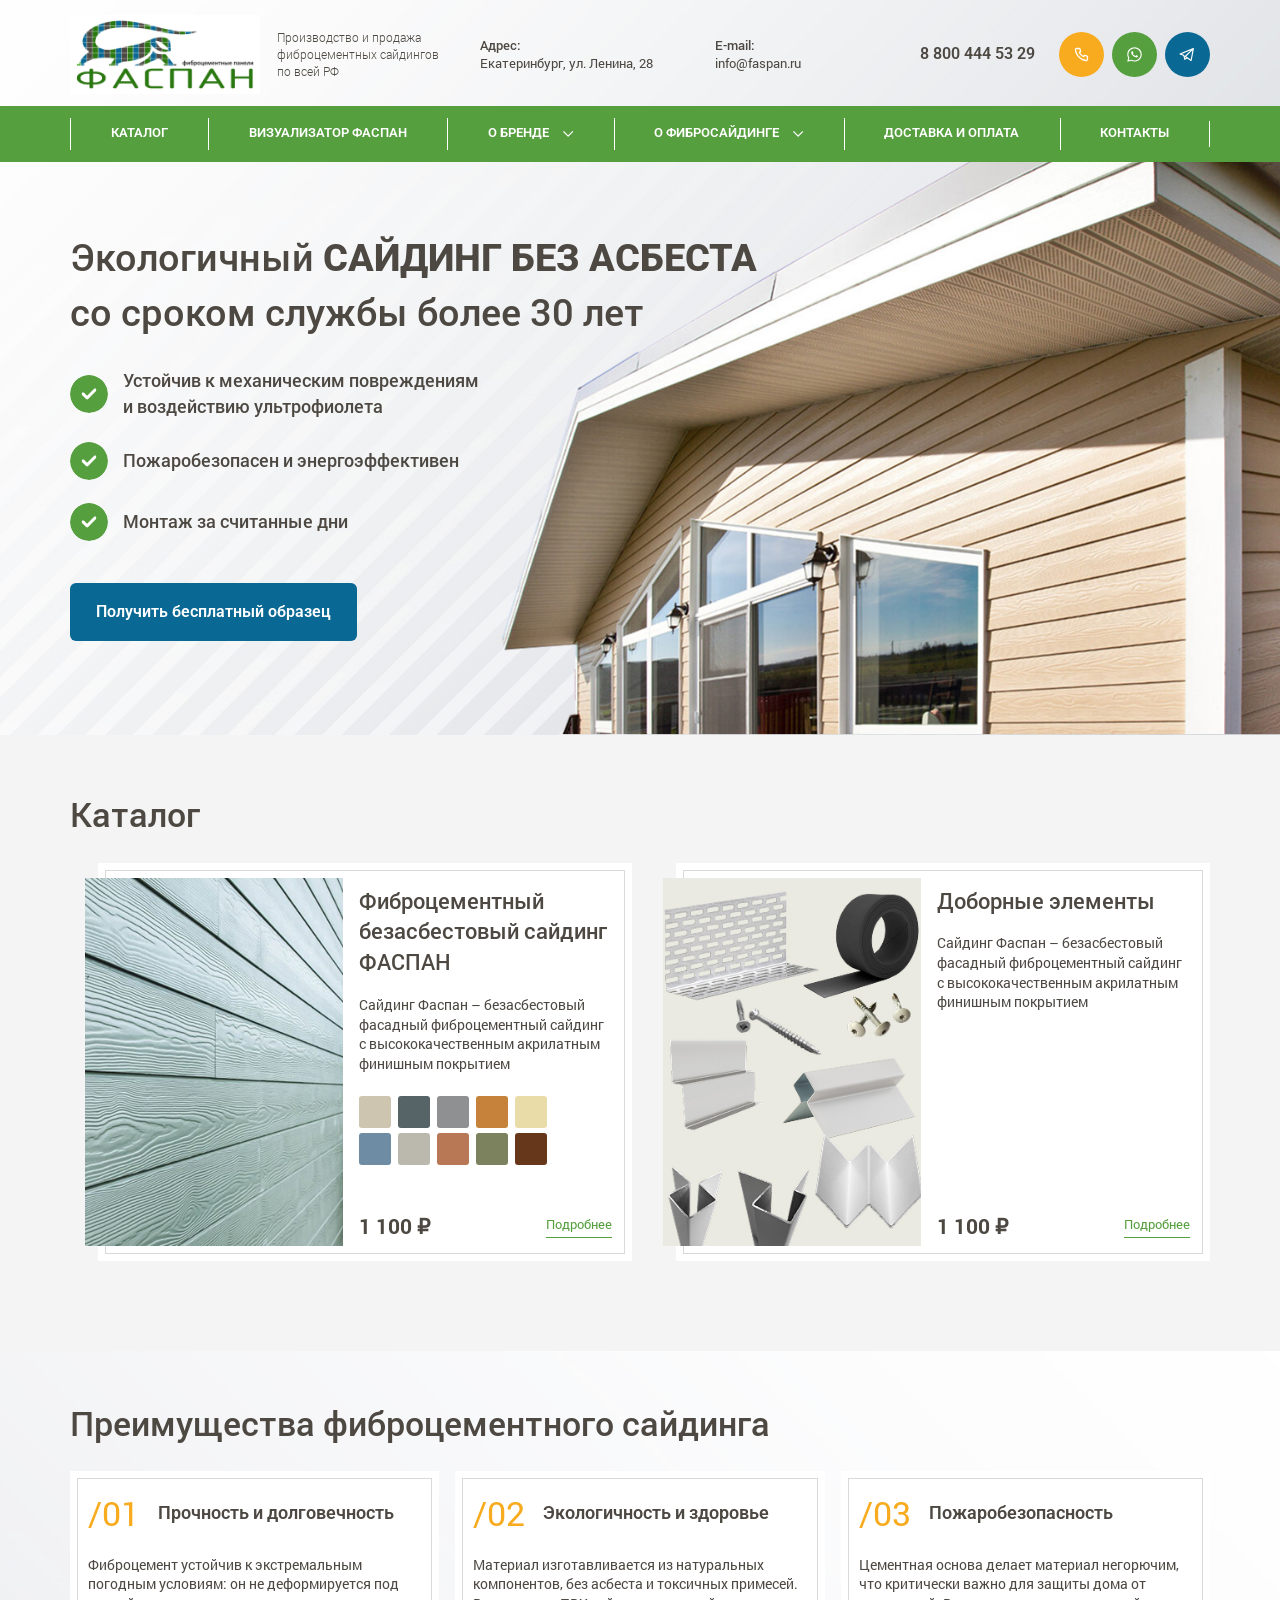
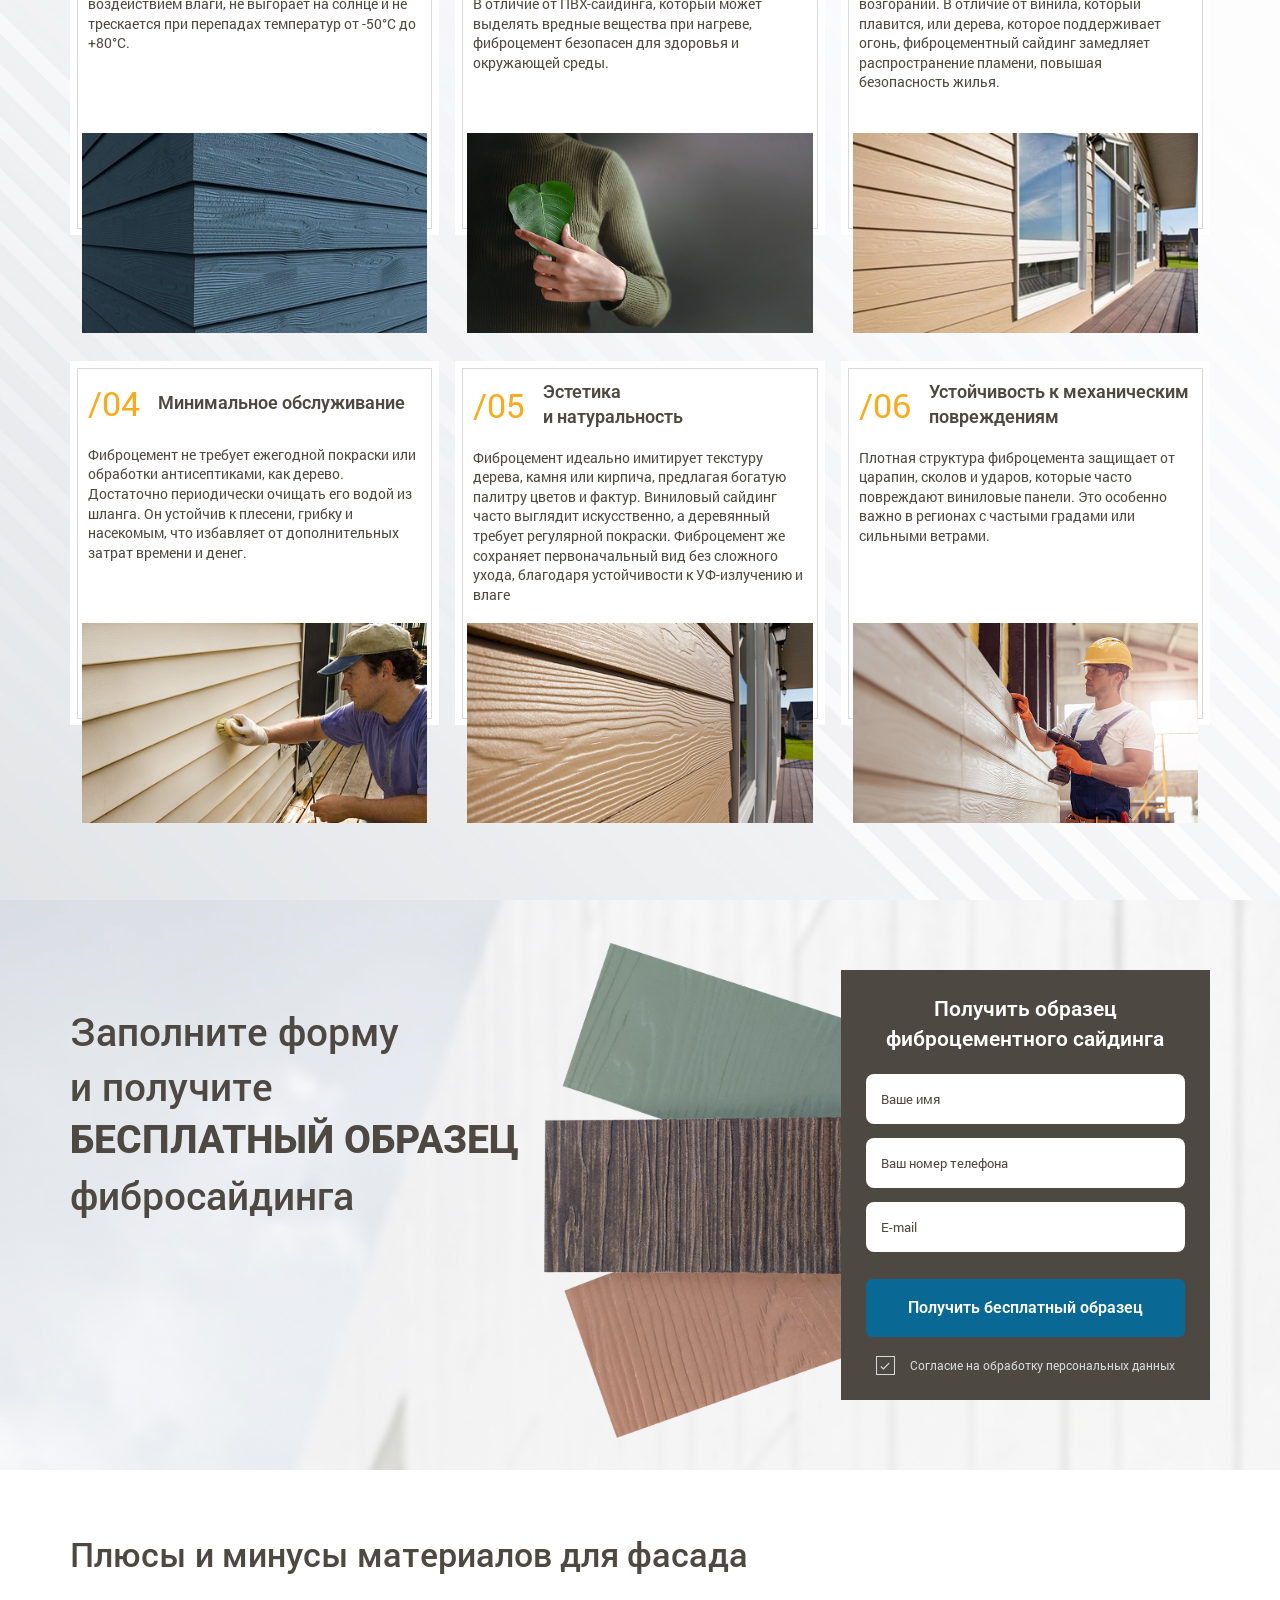
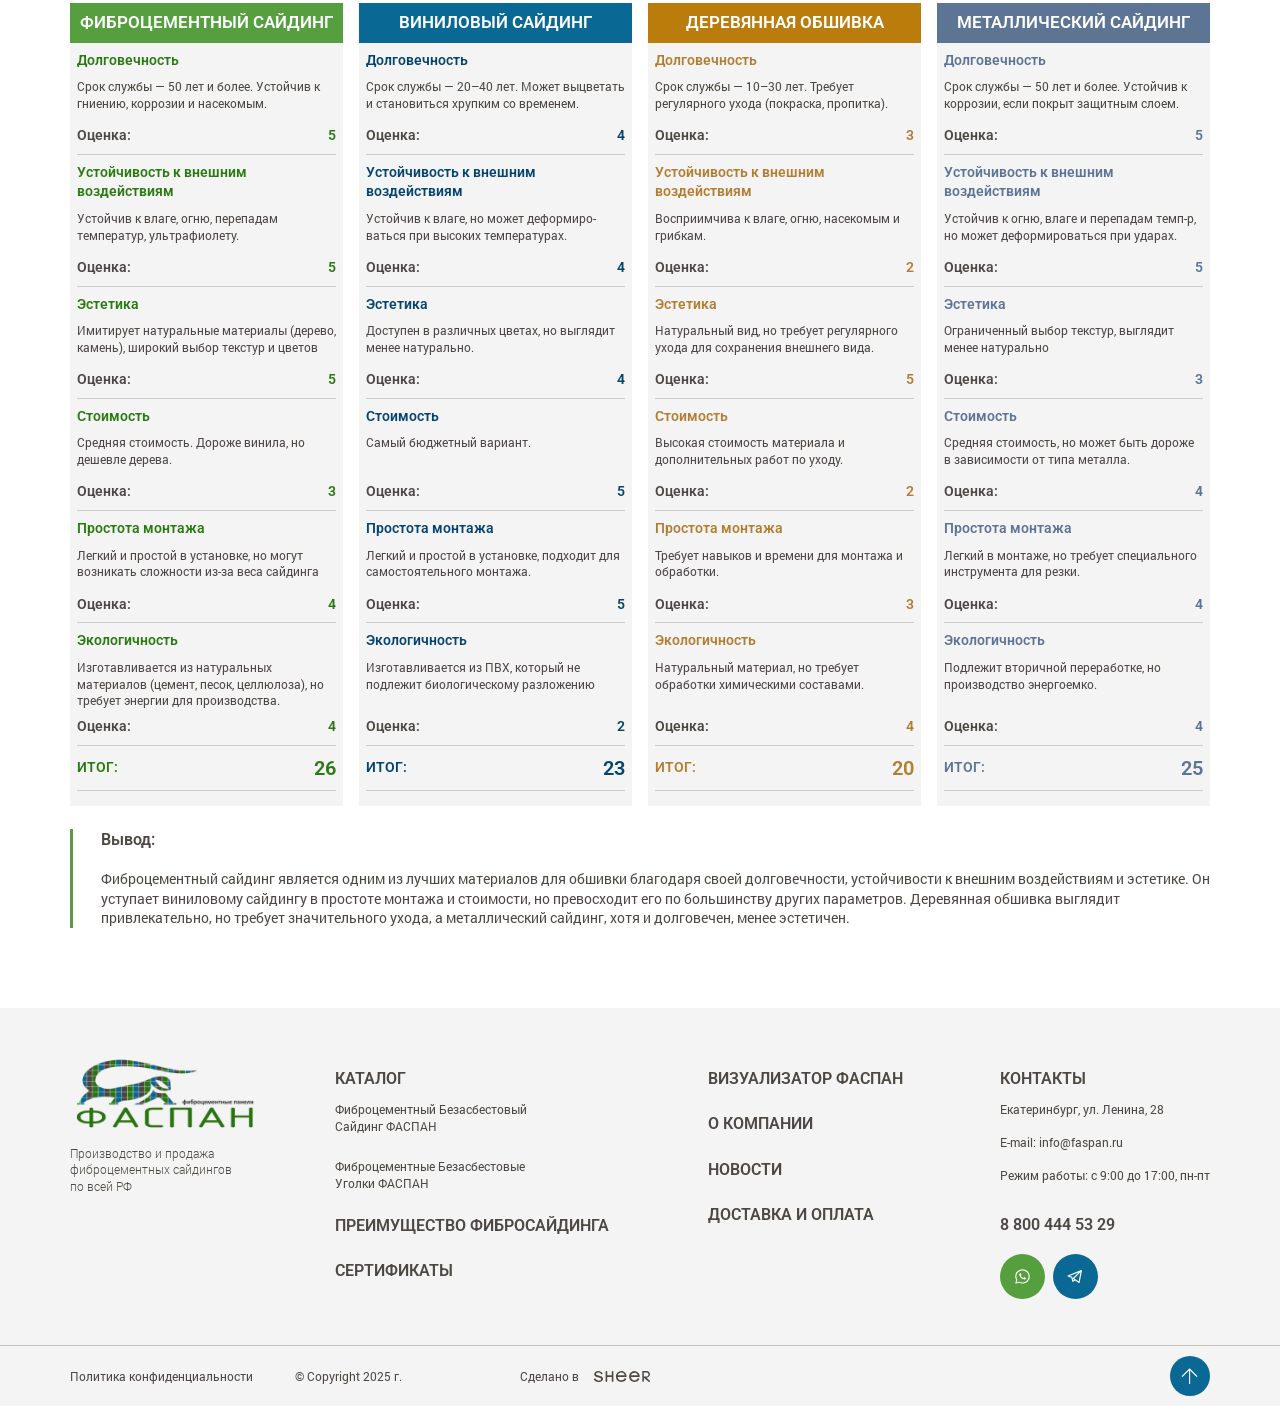
==== index.html @ 59ed6e44 "Add files via upload" ====
<!DOCTYPE html>
<!--[if lt IE 7]><html lang="ru" class="lt-ie9 lt-ie8 lt-ie7"><![endif]-->
<!--[if IE 7]><html lang="ru" class="lt-ie9 lt-ie8"><![endif]-->
<!--[if IE 8]><html lang="ru" class="lt-ie9"><![endif]-->
<!--[if gt IE 8]><!-->
<html lang="ru">
<!--<![endif]-->
<head>
	<meta charset="utf-8" />
	<title>Заголовок</title>
	<meta http-equiv="X-UA-Compatible" content="IE=edge" />
	<meta name="viewport" content="width=device-width, initial-scale=1, maximum-scale=1">
	<meta name="format-detection" content="telephone=no" />
	<link rel="shortcut icon" href="favicon.png" />
	<link rel="stylesheet" href="libs/bootstrap/bootstrap-grid.css" />
	<link rel="stylesheet" href="libs/fontawesome-free-5.12.0-web/css/all.min.css" />
	<link rel="stylesheet" href="libs/fancybox-master/dist/jquery.fancybox.min.css" />
	<link rel="stylesheet" href="libs/slick-1.5.9/slick/slick.css" />
	<link rel="stylesheet" href="css/fonts.css" />
	<link rel="stylesheet" href="css/main.css?ver=1.1" />
	<link rel="stylesheet" href="css/media.css?ver=1.1" />
</head>
<body>

	<div class="wrapper">

		<header class="header default">
			<div class="container">
				<div class="header__wrapper">
					<span class='sandwich'>
						<span class='sw-topper'></span>
						<span class='sw-bottom'></span>
						<span class='sw-footer'></span>
					</span>
					<div class="logo-wrap">
						<a href="#" class="logo">
							<img src="img/logo.png" alt="alt">
						</a>
						<div class="logo-descr">Производство и продажа фиброцементных сайдингов по всей РФ</div>
					</div>
					<div class="header__info">
						<strong>Адрес:</strong> 
						<p>Екатеринбург, ул. Ленина, 28</p>
					</div>
					<div class="header__info">
						<strong>E-mail:</strong> 
						<p><a href="mailto:info@faspan.ru">info@faspan.ru</a></p>
					</div>
					<div class="header__contacts">
						<a href="tel:88004445329" class="phone-main">8 800 444 53 29</a>
						<ul class="socials-list">
							<li><a href="tel:88004445329"><img src="img/ic_phone.svg" alt="alt"></a></li>
							<li><a href="#" target="_blank"><img src="img/ic_wp.svg" alt="alt"></a></li>
							<li><a href="#" target="_blank"><img src="img/ic_tg.svg" alt="alt"></a></li>
						</ul>
					</div>
					<a href="tel:88004445329" class="phone-mob"><img src="img/ic_phone.svg" alt="alt"></a>
				</div>
			</div>
			<div class="header__bottom">
				<div class="container">
					<ul class="menu">
						<li><a href="#">каталог</a></li>
						<li><a href="#">визуализатор фаспан</a></li>
						<li class="menu__haschild">
							<a href="#">о бренде</a>
							<ul>
								<li><a href="#">о бренде</a></li>
								<li><a href="#">о бренде</a></li>
								<li><a href="#">о бренде</a></li>
								<li><a href="#">о бренде</a></li>
							</ul>
						</li>
						<li class="menu__haschild">
							<a href="#">о фибросайдинге</a>
							<ul>
								<li><a href="#">о фибросайдинге</a></li>
								<li><a href="#">о фибросайдинге</a></li>
								<li><a href="#">о фибросайдинге</a></li>
								<li><a href="#">о фибросайдинге</a></li>
							</ul>
						</li>
						<li><a href="#">доставка и оплата</a></li>
						<li><a href="#">контакты</a></li>
					</ul>
					<div class="show-mob">
						<div class="header__info">
							<strong>Адрес:</strong> 
							<p>Екатеринбург, ул. Ленина, 28</p>
						</div>
						<div class="header__info">
							<strong>E-mail:</strong> 
							<p><a href="mailto:info@faspan.ru">info@faspan.ru</a></p>
						</div>
						<div class="header__contacts">
							<a href="tel:88004445329" class="phone-main">8 800 444 53 29</a>
							<ul class="socials-list">
								<li><a href="tel:88004445329"><img src="img/ic_phone.svg" alt="alt"></a></li>
								<li><a href="#" target="_blank"><img src="img/ic_wp.svg" alt="alt"></a></li>
								<li><a href="#" target="_blank"><img src="img/ic_tg.svg" alt="alt"></a></li>
							</ul>
						</div>
					</div>
				</div>
			</div>
			<div class="menu-overlay"></div>
		</header>

		<section class="billbord">
			<div class="container">
				<h1 class="title-big">Экологичный <strong>сайдинг без асбеста</strong> со сроком службы более 30 лет</h1>
				<ul class="list-page">
					<li><p>Устойчив к механическим повреждениям и воздействию ультрофиолета</p></li>
					<li><p>Пожаробезопасен и энергоэффективен</p></li>
					<li><p>Монтаж за считанные дни</p></li>
				</ul>
				<a href="#" class="btn-main">Получить бесплатный образец</a>
				<div class="billbord-mob-image">
					<img src="img/billbord.png" alt="alt">
				</div>
			</div>
		</section>

		<section class="catalog">
			<div class="container">
				<h2 class="title-section">Каталог</h2>
				<div class="row row_main">
					<div class="col-lg-6">
						<div class="unit-catalog">
							<div class="row">
								<div class="col-md-6">
									<a href="#" class="unit-catalog__image">
										<img src="img/unit_catalog1.jpg" alt="alt">
									</a>
								</div>
								<div class="col-md-6">
									<div class="unit-catalog__content">
										<a href="#" class="unit-catalog__title">Фиброцементный безасбестовый сайдинг ФАСПАН</a>
										<p>Сайдинг Фаспан – безасбестовый фасадный фиброцементный сайдинг с высококачественным акрилатным финишным покрытием</p>
										<div class="colors-wrap">
											<div class="item-color" style="background: #cdc5b0;"></div>
											<div class="item-color" style="background: #566468;"></div>
											<div class="item-color" style="background: #8f9092;"></div>
											<div class="item-color" style="background: #c6823a;"></div>
											<div class="item-color" style="background: #e9dca9;"></div>
											<div class="item-color" style="background: #6e8ca4;"></div>
											<div class="item-color" style="background: #bbb9ae;"></div>
											<div class="item-color" style="background: #b97855;"></div>
											<div class="item-color" style="background: #7c825e;"></div>
											<div class="item-color" style="background: #66371b;"></div>
										</div>
										<div class="unit-catalog__bottom">
											<div class="price-main">1 100 ₽</div>
											<a href="#" class="link-page">Подробнее</a>
										</div>
									</div>
								</div>
							</div>
						</div>
					</div>
					<div class="col-lg-6">
						<div class="unit-catalog">
							<div class="row">
								<div class="col-md-6">
									<a href="#" class="unit-catalog__image">
										<img src="img/unit_catalog2.jpg" alt="alt">
									</a>
								</div>
								<div class="col-md-6">
									<div class="unit-catalog__content">
										<a href="#" class="unit-catalog__title">Доборные элементы</a>
										<p>Сайдинг Фаспан – безасбестовый фасадный фиброцементный сайдинг с высококачественным акрилатным финишным покрытием</p>
										<div class="unit-catalog__bottom">
											<div class="price-main">1 100 ₽</div>
											<a href="#" class="link-page">Подробнее</a>
										</div>
									</div>
								</div>
							</div>
						</div>
					</div>
				</div>
			</div>
		</section>

		<section class="advantages">
			<div class="container">
				<h2 class="title-section">Преимущества фиброцементного сайдинга</h2>
				<div class="row row_main">
					<div class="col-lg-4 col-md-6">
						<div class="item-advantage">
							<div class="item-advantage__content">
								<div class="item-advantage__head">
									<div class="item-advantage__title">Прочность и долговечность</div>
								</div>
								<p>Фиброцемент устойчив к экстремальным погодным условиям: он не деформируется под воздействием влаги, не выгорает на солнце и не трескается при перепадах температур от -50°C до +80°C.</p>
							</div>
							<div class="item-advantage__image">
								<img src="img/avd1.jpg" alt="alt">
							</div>
						</div>
					</div>
					<div class="col-lg-4 col-md-6">
						<div class="item-advantage">
							<div class="item-advantage__content">
								<div class="item-advantage__head">
									<div class="item-advantage__title">Экологичность и здоровье</div>
								</div>
								<p>Материал изготавливается из натуральных компонентов, без асбеста и токсичных примесей. В отличие от ПВХ-сайдинга, который может выделять вредные вещества при нагреве, фиброцемент безопасен для здоровья и окружающей среды.</p>
							</div>
							<div class="item-advantage__image">
								<img src="img/avd2.jpg" alt="alt">
							</div>
						</div>
					</div>
					<div class="col-lg-4 col-md-6">
						<div class="item-advantage">
							<div class="item-advantage__content">
								<div class="item-advantage__head">
									<div class="item-advantage__title">Пожаробезопасность</div>
								</div>
								<p>Цементная основа делает материал негорючим, что критически важно для защиты дома от возгораний. В отличие от винила, который плавится, или дерева, которое поддерживает огонь, фиброцементный сайдинг замедляет распространение пламени, повышая безопасность жилья.</p>
							</div>
							<div class="item-advantage__image">
								<img src="img/avd3.jpg" alt="alt">
							</div>
						</div>
					</div>
					<div class="col-lg-4 col-md-6">
						<div class="item-advantage">
							<div class="item-advantage__content">
								<div class="item-advantage__head">
									<div class="item-advantage__title">Минимальное обслуживание</div>
								</div>
								<p>Фиброцемент не требует ежегодной покраски или обработки антисептиками, как дерево. Достаточно периодически очищать его водой из шланга. Он устойчив к плесени, грибку и насекомым, что избавляет от дополнительных затрат времени и денег.</p>
							</div>
							<div class="item-advantage__image">
								<img src="img/avd4.jpg" alt="alt">
							</div>
						</div>
					</div>
					<div class="col-lg-4 col-md-6">
						<div class="item-advantage">
							<div class="item-advantage__content">
								<div class="item-advantage__head">
									<div class="item-advantage__title">Эстетика <br>и натуральность </div>
								</div>
								<p>Фиброцемент идеально имитирует текстуру дерева, камня или кирпича, предлагая богатую палитру цветов и фактур. Виниловый сайдинг часто выглядит искусственно, а деревянный требует регулярной покраски. Фиброцемент же сохраняет первоначальный вид без сложного ухода, благодаря устойчивости к УФ-излучению и влаге</p>
							</div>
							<div class="item-advantage__image">
								<img src="img/avd5.jpg" alt="alt">
							</div>
						</div>
					</div>
					<div class="col-lg-4 col-md-6">
						<div class="item-advantage">
							<div class="item-advantage__content">
								<div class="item-advantage__head">
									<div class="item-advantage__title">Устойчивость к механическим повреждениям</div>
								</div>
								<p>Плотная структура фиброцемента защищает от царапин, сколов и ударов, которые часто повреждают виниловые панели. Это особенно важно в регионах с частыми градами или сильными ветрами.</p>
							</div>
							<div class="item-advantage__image">
								<img src="img/avd6.jpg" alt="alt">
							</div>
						</div>
					</div>
				</div>
			</div>
		</section>

		<section class="consultation">
			<div class="container">
				<div class="row">
					<div class="col-lg-5">
						<h2 class="title-section">Заполните форму <br>и получите <strong>бесплатный образец</strong> фибросайдинга</h2>
					</div>
					<div class="col-lg-4 offset-lg-3">
						<div class="consultation__image">
							<img src="img/img_consultation.png" alt="alt">
						</div>
						<div class="form-page">
							<div class="title-form">Получить образец фиброцементного сайдинга</div>
							<form>
								<div class="item-form">
									<input type="text" placeholder="Ваше имя" required>
								</div>
								<div class="item-form">
									<input type="tel" placeholder="Ваш номер телефона" class="input-phone" inputmode="numeric" required>
								</div>
								<div class="item-form">
									<input type="email" placeholder="E-mail" required>
								</div>
								<input type="submit" class="btn-main" value="Получить бесплатный образец">
								<div class="checkbox">
									<label>
										<input type="checkbox" checked required/>
										<span>Согласие на обработку персональных данных</span>
									</label>
								</div>
							</form>
						</div>
					</div>
				</div>
			</div>
		</section>

		<section class="pros">
			<div class="container">
				<h2 class="title-section">Плюсы и минусы материалов для фасада</h2>
				<div class="row row_main">
					<div class="col-lg-3 col-md-6">
						<div class="unit-pros unit-pros_1">
							<div class="unit-pros__head">Фиброцементный сайдинг</div>
							<div class="unit-pros__content">
								<div class="unit-pros__item">
									<div class="unit-pros__title">Долговечность</div>
									<div class="unit-pros__text">
										<p>Срок службы — 50 лет и более. Устойчив к гниению, коррозии и насекомым.</p>
									</div>
									<div class="unit-pros__grade">Оценка: <span>5</span></div>
								</div>
								<div class="unit-pros__item">
									<div class="unit-pros__title">Устойчивость к внешним воздействиям</div>
									<div class="unit-pros__text">
										<p>Устойчив к влаге, огню, перепадам температур, ультрафиолету.</p>
									</div>
									<div class="unit-pros__grade">Оценка: <span>5</span></div>
								</div>
								<div class="unit-pros__item">
									<div class="unit-pros__title">Эстетика</div>
									<div class="unit-pros__text">
										<p>Имитирует натуральные материалы (дерево, камень), широкий выбор текстур и цветов</p>
									</div>
									<div class="unit-pros__grade">Оценка: <span>5</span></div>
								</div>
								<div class="unit-pros__item">
									<div class="unit-pros__title">Стоимость</div>
									<div class="unit-pros__text">
										<p>Средняя стоимость. Дороже винила, но дешевле дерева.</p>
									</div>
									<div class="unit-pros__grade">Оценка: <span>3</span></div>
								</div>
								<div class="unit-pros__item">
									<div class="unit-pros__title">Простота монтажа</div>
									<div class="unit-pros__text">
										<p>Легкий и простой в установке, но могут возникать сложности из-за веса сайдинга</p>
									</div>
									<div class="unit-pros__grade">Оценка: <span>4</span></div>
								</div>
								<div class="unit-pros__item">
									<div class="unit-pros__title">Экологичность</div>
									<div class="unit-pros__text">
										<p>Изготавливается из натуральных материалов (цемент, песок, целлюлоза), но требует энергии для производства.</p>
									</div>
									<div class="unit-pros__grade">Оценка: <span>4</span></div>
								</div>
								<div class="unit-pros__total">ИТОГ: <span>26</span></div>
							</div>
						</div>
					</div>
					<div class="col-lg-3 col-md-6">
						<div class="unit-pros unit-pros_2">
							<div class="unit-pros__head">Виниловый сайдинг</div>
							<div class="unit-pros__content">
								<div class="unit-pros__item">
									<div class="unit-pros__title">Долговечность</div>
									<div class="unit-pros__text">
										<p>Срок службы — 20–40 лет. Может выцветать и становиться хрупким со временем.</p>
									</div>
									<div class="unit-pros__grade">Оценка: <span>4</span></div>
								</div>
								<div class="unit-pros__item">
									<div class="unit-pros__title">Устойчивость к внешним воздействиям</div>
									<div class="unit-pros__text">
										<p>Устойчив к влаге, но может деформиро-ваться при высоких температурах.</p>
									</div>
									<div class="unit-pros__grade">Оценка: <span>4</span></div>
								</div>
								<div class="unit-pros__item">
									<div class="unit-pros__title">Эстетика</div>
									<div class="unit-pros__text">
										<p>Доступен в различных цветах, но выглядит менее натурально.</p>
									</div>
									<div class="unit-pros__grade">Оценка: <span>4</span></div>
								</div>
								<div class="unit-pros__item">
									<div class="unit-pros__title">Стоимость</div>
									<div class="unit-pros__text">
										<p>Самый бюджетный вариант.</p>
									</div>
									<div class="unit-pros__grade">Оценка: <span>5</span></div>
								</div>
								<div class="unit-pros__item">
									<div class="unit-pros__title">Простота монтажа</div>
									<div class="unit-pros__text">
										<p>Легкий и простой в установке, подходит для самостоятельного монтажа.</p>
									</div>
									<div class="unit-pros__grade">Оценка: <span>5</span></div>
								</div>
								<div class="unit-pros__item">
									<div class="unit-pros__title">Экологичность</div>
									<div class="unit-pros__text">
										<p>Изготавливается из ПВХ, который не подлежит биологическому разложению</p>
										<br>
									</div>
									<div class="unit-pros__grade">Оценка: <span>2</span></div>
								</div>
								<div class="unit-pros__total">ИТОГ: <span>23</span></div>
							</div>
						</div>
					</div>
					<div class="col-lg-3 col-md-6">
						<div class="unit-pros unit-pros_3">
							<div class="unit-pros__head">Деревянная обшивка</div>
							<div class="unit-pros__content">
								<div class="unit-pros__item">
									<div class="unit-pros__title">Долговечность</div>
									<div class="unit-pros__text">
										<p>Срок службы — 10–30 лет. Требует регулярного ухода (покраска, пропитка).</p>
									</div>
									<div class="unit-pros__grade">Оценка: <span>3</span></div>
								</div>
								<div class="unit-pros__item">
									<div class="unit-pros__title">Устойчивость к внешним воздействиям</div>
									<div class="unit-pros__text">
										<p>Восприимчива к влаге, огню, насекомым и грибкам.</p>
									</div>
									<div class="unit-pros__grade">Оценка: <span>2</span></div>
								</div>
								<div class="unit-pros__item">
									<div class="unit-pros__title">Эстетика</div>
									<div class="unit-pros__text">
										<p>Натуральный вид, но требует регулярного ухода для сохранения внешнего вида.</p>
									</div>
									<div class="unit-pros__grade">Оценка: <span>5</span></div>
								</div>
								<div class="unit-pros__item">
									<div class="unit-pros__title">Стоимость</div>
									<div class="unit-pros__text">
										<p>Высокая стоимость материала и дополнительных работ по уходу.</p>
									</div>
									<div class="unit-pros__grade">Оценка: <span>2</span></div>
								</div>
								<div class="unit-pros__item">
									<div class="unit-pros__title">Простота монтажа</div>
									<div class="unit-pros__text">
										<p>Требует навыков и времени для монтажа и обработки.</p>
									</div>
									<div class="unit-pros__grade">Оценка: <span>3</span></div>
								</div>
								<div class="unit-pros__item">
									<div class="unit-pros__title">Экологичность</div>
									<div class="unit-pros__text">
										<p>Натуральный материал, но требует обработки химическими составами.</p>
										<br>
									</div>
									<div class="unit-pros__grade">Оценка: <span>4</span></div>
								</div>
								<div class="unit-pros__total">ИТОГ: <span>20</span></div>
							</div>
						</div>
					</div>
					<div class="col-lg-3 col-md-6">
						<div class="unit-pros unit-pros_4">
							<div class="unit-pros__head">Металлический сайдинг</div>
							<div class="unit-pros__content">
								<div class="unit-pros__item">
									<div class="unit-pros__title">Долговечность</div>
									<div class="unit-pros__text">
										<p>Срок службы — 50 лет и более. Устойчив к коррозии, если покрыт защитным слоем.</p>
									</div>
									<div class="unit-pros__grade">Оценка: <span>5</span></div>
								</div>
								<div class="unit-pros__item">
									<div class="unit-pros__title">Устойчивость к внешним воздействиям</div>
									<div class="unit-pros__text">
										<p>Устойчив к огню, влаге и перепадам темп-р, но может деформироваться при ударах.</p>
									</div>
									<div class="unit-pros__grade">Оценка: <span>5</span></div>
								</div>
								<div class="unit-pros__item">
									<div class="unit-pros__title">Эстетика</div>
									<div class="unit-pros__text">
										<p>Ограниченный выбор текстур, выглядит менее натурально</p>
									</div>
									<div class="unit-pros__grade">Оценка: <span>3</span></div>
								</div>
								<div class="unit-pros__item">
									<div class="unit-pros__title">Стоимость</div>
									<div class="unit-pros__text">
										<p>Средняя стоимость, но может быть дороже в зависимости от типа металла.</p>
									</div>
									<div class="unit-pros__grade">Оценка: <span>4</span></div>
								</div>
								<div class="unit-pros__item">
									<div class="unit-pros__title">Простота монтажа</div>
									<div class="unit-pros__text">
										<p>Легкий в монтаже, но требует специального инструмента для резки.</p>
									</div>
									<div class="unit-pros__grade">Оценка: <span>4</span></div>
								</div>
								<div class="unit-pros__item">
									<div class="unit-pros__title">Экологичность</div>
									<div class="unit-pros__text">
										<p>Подлежит вторичной переработке, но производство энергоемко.</p>
										<br>
									</div>
									<div class="unit-pros__grade">Оценка: <span>4</span></div>
								</div>
								<div class="unit-pros__total">ИТОГ: <span>25</span></div>
							</div>
						</div>
					</div>
				</div>
				<div class="pros__conslusion">
					<div class="title-min">Вывод:</div>
					<p>Фиброцементный сайдинг является одним из лучших материалов для обшивки благодаря своей долговечности, устойчивости к внешним воздействиям и эстетике. Он уступает виниловому сайдингу в простоте монтажа и стоимости, но превосходит его по большинству других параметров. Деревянная обшивка выглядит привлекательно, но требует значительного ухода, а металлический сайдинг, хотя и долговечен, менее эстетичен.</p>
				</div>
			</div>
		</section>

		<footer class="footer">
			<div class="container">
				<div class="row">
					<div class="col-lg-3">
						<div class="footer__logo">
							<a href="#" class="logo">
								<img src="img/logo.png" alt="alt">
							</a>
							<div class="logo-descr">Производство и продажа фиброцементных сайдингов по всей РФ</div>
						</div>
					</div>
					<div class="col-lg-3">
						<div class="footer__column">
							<div class="footer__title">каталог  <i class="far fa-chevron-down"></i></div>
							<div class="footer__content">
								<ul class="footer__nav">
									<li><a href="#">Фиброцементный Безасбестовый <br>Cайдинг ФАСПАН</a></li>
									<li><a href="#">Фиброцементные Безасбестовые <br>Уголки ФАСПАН</a></li>
								</ul>
							</div>
							<ul class="footer__nav footer__nav_big">
								<li><a href="#">ПРЕИМУЩЕСТВО ФИБРОСАЙДИНГА</a></li>
								<li><a href="#">СЕРТИФИКАТЫ</a></li>
							</ul>
						</div>
					</div>
					<div class="col-lg-3">
						<div class="footer__column">
							<ul class="footer__nav footer__nav_big">
								<li><a href="#">ВИЗУАЛИЗАТОР ФАСПАН</a></li>
								<li><a href="#">О КОМПАНИИ</a></li>
								<li><a href="#">НОВОСТИ</a></li>
								<li><a href="#">ДОСТАВКА И ОПЛАТА</a></li>
							</ul>
						</div>
					</div>
					<div class="col-lg-3">
						<div class="footer__column">
							<div class="footer__info">
								<div class="footer__title">контакты  <i class="far fa-chevron-down"></i></div>
								<div class="footer__content">
									<div class="footer__contacts">
										<p>Екатеринбург, ул. Ленина, 28</p>
										<p>E-mail: <a href="mailto:info@faspan.ru">info@faspan.ru</a></p>
										<p>Режим работы: с 9:00 до 17:00, пн-пт</p>
									</div>
									<a href="tel:88004445329" class="phone-main">8 800 444 53 29</a>
									<ul class="socials-list">
										<li><a href="#" target="_blank"><img src="img/ic_wp.svg" alt="alt"></a></li>
										<li><a href="#" target="_blank"><img src="img/ic_tg.svg" alt="alt"></a></li>
									</ul>
								</div>
							</div>
						</div>
					</div>
				</div>
			</div>
			<div class="footer-bottom">
				<div class="container">
					<div class="row align-items-center">
						<div class="col-lg">
							<a href="#">Политика конфиденциальности </a>
						</div>
						<div class="col-lg">
							<div class="copyright">© Copyright  2025 г.</div>
						</div>
						<div class="col-lg">
							<div class="create">Сделано в <a href="#"><img src="img/copy.svg" alt="alt"></a></div>
						</div>
						<div class="col-lg-5">
							<a href="#" class="btn-top"><i class="fal fa-arrow-up"></i></a>
						</div>
					</div>
				</div>
			</div>
		</footer>
		
	</div>

	<!--[if lt IE 9]>
	<script src="libs/html5shiv/es5-shim.min.js"></script>
	<script src="libs/html5shiv/html5shiv.min.js"></script>
	<script src="libs/html5shiv/html5shiv-printshiv.min.js"></script>
	<script src="libs/respond/respond.min.js"></script>
	<![endif]-->
	<script src="libs/jquery/jquery-3.6.0.min.js"></script>
	<script src="libs/jquery-mousewheel/jquery.mousewheel.min.js"></script>
	<script src="libs/fancybox-master/dist/jquery.fancybox.min.js"></script>
	<script src="libs/slick-1.5.9/slick/slick.min.js"></script>
	<script src="libs/mask/jquery.maskedinput.js"></script>
	<script src="libs/jQueryFormStyler-master/jquery.formstyler.min.js"></script>
	<script src="js/common.js?ver=1.1"></script>
	<!-- Yandex.Metrika counter --><!-- /Yandex.Metrika counter -->
	<!-- Google Analytics counter --><!-- /Google Analytics counter -->
</body>
</html>
---- css/fonts.css ----
/* font-family: "RobotoRegular"; */
  @font-face {
	font-family: "Roboto";
	src: url("../fonts/RobotoRegular/RobotoRegular.eot");
	src: url("../fonts/RobotoRegular/RobotoRegular.eot?#iefix")format("embedded-opentype"),
	url("../fonts/RobotoRegular/RobotoRegular.woff") format("woff"),
	url("../fonts/RobotoRegular/RobotoRegular.ttf") format("truetype");
	font-style: normal;
	font-weight: normal;
}
/* font-family: "RobotoLight"; */
@font-face {
	font-family: "Roboto";
	src: url("../fonts/RobotoLight/RobotoLight.eot");
	src: url("../fonts/RobotoLight/RobotoLight.eot?#iefix")format("embedded-opentype"),
	url("../fonts/RobotoLight/RobotoLight.woff") format("woff"),
	url("../fonts/RobotoLight/RobotoLight.ttf") format("truetype");
	font-style: normal;
	font-weight: 300;
}
/* font-family: "RobotoMedium"; */
@font-face {
	font-family: "Roboto";
	src: url("../fonts/RobotoMedium/RobotoMedium.eot");
	src: url("../fonts/RobotoMedium/RobotoMedium.eot?#iefix")format("embedded-opentype"),
	url("../fonts/RobotoMedium/RobotoMedium.woff") format("woff"),
	url("../fonts/RobotoMedium/RobotoMedium.ttf") format("truetype");
	font-style: normal;
	font-weight: 500;
}

@font-face {
    font-family: 'Roboto';
    src: url('../fonts/Roboto-SemiBold.eot');
    src: url('../fonts/Roboto-SemiBold.eot?#iefix') format('embedded-opentype'),
    url('../fonts/Roboto-SemiBold.woff') format('woff'),
    url('../fonts/Roboto-SemiBold.ttf') format('truetype');
    font-weight: 600;
    font-style: normal;
}
/* font-family: "RobotoBold"; */
@font-face {
	font-family: "Roboto";
	src: url("../fonts/RobotoBold/RobotoBold.eot");
	src: url("../fonts/RobotoBold/RobotoBold.eot?#iefix")format("embedded-opentype"),
	url("../fonts/RobotoBold/RobotoBold.woff") format("woff"),
	url("../fonts/RobotoBold/RobotoBold.ttf") format("truetype");
	font-style: normal;
	font-weight: 700;
}
@font-face {
    font-family: 'Roboto';
    src: url('../fonts/Roboto-ExtraBold.eot');
    src: url('../fonts/Roboto-ExtraBold.eot?#iefix') format('embedded-opentype'),
    url('../fonts/Roboto-ExtraBold.woff') format('woff'),
    url('../fonts/Roboto-ExtraBold.ttf') format('truetype');
    font-weight: 800;
    font-style: normal;
}

@font-face {
    font-family: 'Roboto';
    src: url('../fonts/Roboto-Black.eot');
    src: url('../fonts/Roboto-Black.eot?#iefix') format('embedded-opentype'),
    url('../fonts/Roboto-Black.woff') format('woff'),
    url('../fonts/Roboto-Black.ttf') format('truetype');
    font-weight: 900;
    font-style: normal;
}
---- css/main.css ----
*::-webkit-input-placeholder {
	color: #4d4842;
	opacity: 1;
}
*:-moz-placeholder {
	color: #4d4842;
	opacity: 1;
}
*::-moz-placeholder {
	color: #4d4842;
	opacity: 1;
}
*:-ms-input-placeholder {
	color: #4d4842;
	opacity: 1;
}

body input:focus:required:invalid,
body textarea:focus:required:invalid {
	
}
body input:required:valid,
body textarea:required:valid {
	
}
body {
	font-family: "Roboto", sans-serif;
	font-size: 16px;
	line-height: 140%;
	color: #4d4842;
	overflow-x: hidden;
	margin: 0;
	background-color: #fff;
}
button {
	cursor: pointer;
}
button, input, optgroup, select, textarea {
	font-family: inherit;
}
input {
-webkit-appearance: none;
-moz-appearance: none;
appearance: none;
}
button,
textarea,
input.text,
input[type="text"],
input[type="button"],
input[type="submit"] {
  -webkit-appearance: none;
}
*:link, 
*:visited, 
*:hover, 
*:focus,
*:active {
	outline: 0;
	-webkit-tap-highlight-color: transparent;
}
a, button, input, img {
	transition: all 0.3s;
}
h1,h2,h3,h4,h5,h6 {
	padding: 0;
	margin: 0;
	font-weight: normal;
}
.wrapper {
	overflow: hidden;
}
a {
	text-decoration: none;
	outline: none;
}
* {
	outline: none !important;
}
ul {
	padding: 0;
	margin: 0;
}
ul li {
	list-style-type: none;
	outline: none;
}
img {
	outline: none;
	display: block;
}
p {
	padding: 0;
	margin: 0;
}
form {
	margin: 0;
}

.header {
	font-size: 14px;
	line-height: 140%;
	position: fixed;
	top: 0;
	left: 0;
	width: 100%;
	z-index: 800;
	transition: all 0.3s;
}
.header.fixed {
	background: #fff;
}
.header.nav-up {
	transform: translateY(-198px)
}
.header.nav-down {
	transform: translateY(0);
}
.header__wrapper {
	padding-top: 24px;
	padding-bottom: 14px;
	gap: 67px;
	display: flex;
	align-items: center;
}
.logo-wrap {
	gap: 24px;
	display: flex;
	align-items: center;
}
.logo img {
	width: 220px;
	height: auto;
	mix-blend-mode: multiply;
}
.logo-descr {
	font-size: 13px;
	width: 177px;
	line-height: 140%;
	font-weight: 300;
}
.header__info strong {
	font-weight: 500;
	display: block;
}
.header__info + .header__info {
	margin-left: 30px;
}
.header__info p {
	margin: 0;
}
.header__info a {
	color: #4d4842;
}
.header__contacts {
	gap: 24px;
	display: flex;
	align-items: center;
}
.phone-main {
	font-size: 18px;
	line-height: 140%;
	color: #4d4842;
	font-weight: 600;
}
.header__contacts {
	margin-left: auto;
}
.socials-list {
	gap: 8px;
	display: flex;
	align-items: center;
}
.socials-list img {
	width: 56px;
	height: auto;
}
.header__bottom {
	background: #559f3e;
}
.menu {
	display: flex;
	align-items: center;
	justify-content: space-between;
}
.menu > li {
	flex-grow: 1;
	position: relative;
}
.menu > li > a {
	height: 66px;
	gap: 16px;
	font-weight: 600;
	text-transform: uppercase;
	color: #fff;
	display: flex;
	align-items: center;
	justify-content: center;
	text-align: center;
	position: relative;
}
.menu > li::before {
	position: absolute;
	display: block;
	content: " ";
	top: 15px;
	bottom: 15px;
	left: 0;
	z-index: 1;
	width: 1px;
	background: #fff;
}
.menu > li:last-child::after {
	position: absolute;
	display: block;
	content: " ";
	top: 15px;
	bottom: 15px;
	right: 0;
	width: 1px;
	background: #fff;
}
.menu__haschild > a::after {
	-moz-osx-font-smoothing: grayscale;
    -webkit-font-smoothing: antialiased;
    display: inline-block;
    font-style: normal; 
    font-variant: normal;
    text-rendering: auto;
    line-height: 1;
	font-family: "Font Awesome 5 Pro";
    font-weight: 500;
	content: "\f078";
	font-size: 90%;
	transition: all 0.3s;
}
.menu ul {
	width: 320px;
	position: absolute;
	top: 100%;
	left: 0;
	background: #297A10;
	visibility: hidden;
	opacity: 0;
	transition: all 0.2s;
}
.menu li:hover ul {
	opacity: 1;
	visibility: visible;
}
.menu ul li a {
	padding: 15px;
	text-transform: uppercase;
	font-weight: 600;
	color: #fff;
	display: block;
}

.billbord {
	padding-top: 250px;
	min-height: 860px;
	background-image: url(../img/billbord.jpg);
	background-repeat: no-repeat;
	background-position: center;
	background-size: cover;
}
.title-big {
	font-size: 48px;
	margin-bottom: 46px;
	max-width: 875px;
	line-height: 140%;
	font-weight: 500;
}
.title-big strong {
	font-weight: 800;
	text-transform: uppercase;
}
.list-page li {
	margin-bottom: 28px;
	font-size: 20px;
	gap: 20px;
	line-height: 140%;
	font-weight: 500;
	display: flex;
	align-items: center;
	position: relative;
}
.list-page li:last-child {
	margin-bottom: 0;
}
.list-page li::before {
	position: relative;
	display: block;
	content: " ";
	width: 42px;
	height: 42px;
	background-image: url(../img/li.svg);
	background-repeat: no-repeat;
	background-position: center;
	background-size: contain;
	border-radius: 50%;
	flex: none;
}
.billbord .list-page {
	margin-bottom: 69px;
	max-width: 472px;
}
.btn-main {
	height: 63px;
	padding: 0 28px;
	font-size: 18px;
	line-height: 140%;
	color: #fff;
	font-weight: 600;
	border-radius: 6px;
	display: inline-flex;
	align-items: center;
	justify-content: center;
	text-align: center;
	background: #0a6994;
	border: none;
	font-family: "Roboto";
	cursor: pointer;
	transition: all 0.3s;
}

.catalog {
	padding-top: 67px;
	padding-bottom: 114px;
	background: #f4f4f4;
}
.title-section {
	font-size: 40px;
	margin-bottom: 40px;
	line-height: 140%;
	font-weight: 500;
}
.row > div {
	padding: 0 12px;
}
.row {
	margin: 0 -12px;
}
.row.row_main > div {
	margin-bottom: 24px;
}
.row.row_main {
	margin-bottom: -24px;
}
.unit-catalog {
	padding: 20px;
	padding-left: 0;
	position: relative;
	z-index: 1;
}
.unit-catalog__image {
	height: 442px;
	width: 100%;
	display: block;
}
.unit-catalog__image img {
	width: 100%;
    height: 100%;
    object-fit: cover;
    font-family: 'object-fit: cover;';
}
.unit-catalog::before {
	position: absolute;
	display: block;
	content: " ";
	top: 0;
	left: 34px;
	bottom: 0;
	right: 0;
	background: #fff;
	z-index: -1;
	transition: all 0.3s;
}
.unit-catalog::after {
	position: absolute;
	display: block;
	content: " ";
	top: 9px;
	left: 44px;
	right: 9px;
	bottom: 9px;
	border: 1px solid #d9d9d9;
	z-index: -1;
}
.unit-catalog__content {
	padding-top: 15px;
	padding-bottom: 10px;
	padding-right: 10px;
	display: flex;
	align-items: flex-start;
	flex-direction: column;
	min-height: 100%;
}
.unit-catalog__title {
	font-size: 24px;
	margin-bottom: 21px;
	line-height: 140%;
	color: #4d4842;
	width: 100%;
	font-weight: 500;
	display: block;
}
.unit-catalog__bottom {
	padding-top: 10px;
	width: 100%;
	display: flex;
	align-items: center;
	justify-content: space-between;
	margin-top: auto;
}
.price-main {
	font-size: 24px;
	line-height: 140%;
	font-weight: 700;
}
.link-page {
	font-size: 14px;
	padding-bottom: 7px;
	line-height: 140%;
	border-bottom: 1px #559f3e solid;
	color: #559f3e;
	display: inline-block;
	vertical-align: middle;
}
.colors-wrap {
	gap: 7px 9px;
	display: flex;
	align-items: center;
	flex-wrap: wrap;
}
.item-color {
	width: 36px;
	height: 36px;
	display: block;
	border-radius: 3px;
}
.unit-catalog .colors-wrap {
	margin-top: 38px;
	max-width: 219px;
}

.advantages {
	padding-top: 56px;
	padding-bottom: 86px;
	background-image: url(../img/bg_avd.jpg);
	background-repeat: no-repeat;
	background-position: center;
	background-size: cover;
}
.item-advantage {
	padding: 18px;
	padding-bottom: 0;
	display: flex;
	align-items: flex-start;
	flex-direction: column;
	min-height: 100%;
	position: relative;
	z-index: 1;
}
.item-advantage::before {
	position: absolute;
	display: block;
	content: " ";
	top: 0;
	left: 0;
	bottom: 167px;
	right: 0;
	background: #fff;
	z-index: -1;
	transition: all 0.3s;
}
.item-advantage::after {
	position: absolute;
	display: block;
	content: " ";
	top: 9px;
	left: 9px;
	right: 9px;
	bottom: 176px;
	border: 1px solid #d9d9d9;
	z-index: -1;
}
.item-advantage__content {
	min-height: 272px;
	padding: 10px;
	flex: 1;
	width: 100%;
}
.item-advantage__head {
	margin-bottom: 24px;
	margin-right: -10px;
	gap: 30px;
	display: flex;
	align-items: center;
}
.item-advantage__head:before {
	font-size: 40px;
	line-height: 140%;
	color: #f8ab1e;
	font-weight: 400;
	counter-increment: listavd;
	content: "/0" counter(listavd); 
}
.advantages .row {
	counter-reset: listavd;
}
.item-advantage__title {
	font-size: 22px;
	line-height: 140%;
	font-weight: 600;
}
.item-advantage__image {
	height: 240px;
	width: 100%;
	margin-top: auto;
}
.item-advantage__image img {
	width: 100%;
    height: 100%;
    object-fit: cover;
    font-family: 'object-fit: cover;';
}

.consultation {
	padding-top: 98px;
	padding-bottom: 90px;
	background-image: url(../img/bg_consultation.jpg);
	background-repeat: no-repeat;
	background-position: center;
	background-size: cover;
}
.form-page {
	padding: 36px;
	color: #fff;
	background: #4d4842;
}
.title-form {
	font-size: 24px;
	margin-bottom: 28px;
	line-height: 140%;
	text-align: center;
	font-weight: 600;
}
.item-form {
	margin-bottom: 16px;
}
.item-form input,
.item-form textarea {
	height: 54px;
	padding: 0 20px;
	font-size: 14px;
	line-height: 160%;
	color: #4d4842;
	width: 100%;
	background: #fff;
	border: none;
	border-radius: 8px;
	font-family: "Roboto";
}
.form-page .btn-main {
	margin-top: 13px;
	width: 100%;
	padding: 0 10px;
}
.checkbox {
	font-size: 13px;
	margin-top: 20px;
	color: #d9d9d9;
	line-height: 140%;
	justify-content: center;
	font-weight: 400;
	letter-spacing: normal;
	display: flex;
	justify-content: center;
	text-align: left;
}
.checkbox label {
	position: relative;
	display: block;
	cursor: pointer;
}
.checkbox label input {
	border: 1px solid #d9d9d9;
	width: 19px;
	height: 19px;
	-webkit-appearance: none;
	appearance: none;
	position: relative;
	display: inline-block;
	vertical-align: middle;
	margin: 0;
	margin-top: -2px;
	margin-right: 12px;
	transition: .2s;
}
.checkbox label input:after {
	position: absolute;
    top: 0px;
    left: 0px;
	width: 100%;
	height: 100%;
	content: "\f00c";
	display: -webkit-flex;
	display: -moz-flex;
	display: -ms-flex;
	display: -o-flex;
	display: flex;
	align-items: center;
	justify-content: center;
	-moz-osx-font-smoothing: grayscale;
	-webkit-font-smoothing: antialiased;
	font-style: normal;
	font-variant: normal;
	text-rendering: auto;
	line-height: 1;
	font-family: "Font Awesome 5 Pro";
	font-weight: 400;
	border-radius: 3px;
	color: #d9d9d9;
	font-size: 10px;
	opacity: 0;
	transition: .2s;
}
.checkbox label input:checked::after {
	opacity: 1;
}
.consultation .title-section {
	margin-top: 34px;
	font-size: 48px;
	line-height: 140%;
}
.consultation .title-section strong {
	font-weight: 800;
	display: block;
	text-transform: uppercase;
}
.consultation__image {
	top: -84px;
    left: -440px;
	position: absolute;
	z-index: -1;
}
.consultation .row > div {
	z-index: 2;
	position: relative;
}
.col-lg-4 .form-page {
	margin-left: 13px;
}

.pros {
	padding-top: 85px;
	padding-bottom: 110px;
}
.unit-pros {
	display: flex;
	flex-direction: column;
	align-items: flex-start;
	min-height: 100%;
	background: #f4f4f4;
	transition: all 0.3s;
}
.unit-pros__head {
	font-size: 20px;
	padding: 12px;
	font-weight: 600;
	color: #fff;
	line-height: 140%;
	width: 100%;
	text-transform: uppercase;
	text-align: center;
	background: #559f3e;
}
.unit-pros__content {
	padding: 0 20px;
	padding-bottom: 17px;
	display: flex;
	flex-direction: column;
	align-items: flex-start;
	flex: 1;
}
.unit-pros__item {
	padding: 10px 0;
	width: 100%;
	border-bottom: 1px solid #cecccc;
}
.unit-pros__title {
	margin-bottom: 8px;
	font-weight: 600;
	color: #297a10;
}
.unit-pros__text {
	font-size: 14px;
	min-height: 40px;
	line-height: 140%;
}
.unit-pros__grade {
	margin-top: 10px;
	display: flex;
	align-items: center;
	justify-content: space-between;
	width: 100%;
	font-weight: 600;
}
.unit-pros__grade span {
	color: #297a10;
}
.unit-pros__total {
	padding: 8px 0;
	border-bottom: 1px solid #cecccc;
	color: #297a10;
	font-weight: 600;
	margin-top: auto;
	width: 100%;
	display: flex;
	align-items: center;
	justify-content: space-between;
}
.unit-pros__total span {
	font-size: 24px;
	line-height: 140%;
	font-weight: 600;
}
.unit-pros_1 .unit-pros__head {
	background: #559f3e;
}
.unit-pros_1 .unit-pros__total,
.unit-pros_1 .unit-pros__grade span,
.unit-pros_1 .unit-pros__title {
	color: #297a10;
}
.unit-pros_2 .unit-pros__head {
	background: #0a6994;
}
.unit-pros_2 .unit-pros__total,
.unit-pros_2 .unit-pros__grade span,
.unit-pros_2 .unit-pros__title {
	color: #064470;
}
.unit-pros_3 .unit-pros__head {
	background: #ba7d0c;
}
.unit-pros_3 .unit-pros__total,
.unit-pros_3 .unit-pros__grade span,
.unit-pros_3 .unit-pros__title {
	color: #b27e32;
}
.unit-pros_4 .unit-pros__head {
	background: #5d7595;
}
.unit-pros_4 .unit-pros__total,
.unit-pros_4 .unit-pros__grade span,
.unit-pros_4 .unit-pros__title {
	color: #5d7595;
}
.pros__conslusion {
	padding-left: 42px;
	margin-top: 29px;
	border-left: 3px solid #559f3e;
}
.title-min {
	font-size: 18px;
	line-height: 140%;
	font-weight: 600;
}
.pros__conslusion .title-min {
	margin-bottom: 24px;
}

.footer {
	padding-top: 78px;
	font-size: 14px;
	line-height: 140%;
	background: #f4f4f4;
}
.footer__logo {
	margin-top: -28px;
}
.footer__logo .logo-descr {
	margin-top: 12px;
}
.footer__nav_big,
.footer__title {
	font-size: 18px;
	margin-bottom: 11px;
	line-height: 140%;
	text-transform: uppercase;
	font-weight: 600;
}
.footer__title i {
	display: none;
}
.footer__nav li {
	margin-bottom: 23px;
}
.footer__nav a {
	color: #4d4842;
}
.footer__nav_big {
	margin-bottom: 0;
}
.footer__contacts {
	margin-bottom: 30px;
}
.footer__contacts p {
	margin-bottom: 16px;
}
.footer__contacts p:last-child {
	margin-bottom: 0;
}
.footer__contacts a {
	color: #4d4842;
}
.footer .socials-list {
	margin-top: 18px;
}
.footer-bottom {
	margin-top: 45px;
	padding: 10px 0;
	border-top: 1px solid rgba(77, 72, 66, 0.3);
}
.create {
	display: flex;
	align-items: center;
}
.create a {
	margin-left: 15px;
} 
.footer-bottom a {
	color: #4d4842;
}
.btn-top {
	font-size: 18px;
	margin-left: auto;
	position: relative;
	color: #fff !important; 
	width: 40px;
	height: 40px;
	text-align: center;
	display: flex;
	align-items: center;
	justify-content: center;
	border-radius: 50%;
	background-color: #0a6994;
	z-index: 7;
	-webkit-transition: all 0.3s;
	-o-transition: all 0.3s;
	transition: all 0.3s;
}
.row > div:nth-child(2) .footer__column {
	margin-left: -24px;
}
.row > div:nth-child(3) .footer__column {
	margin-left: 88px;
}
.row > div:nth-child(4) .footer__column {
	display: flex;
	flex-direction: column;
	align-items: flex-end;
}
.billbord-mob-image {
	display: none;
}
/*Style Sandwich*/
.sandwich span {
	display: block;
}
.sandwich {
	width: 40px;
	height: 40px;
	padding-top: 12.5px;
	border-radius: 50%;
	display: -webkit-flex;
	display: -moz-flex;
	display: -ms-flex;
	display: -o-flex;
	display: flex;
	flex-direction: column;
	align-items: flex-start;
	align-items:center;
	z-index: 20;
	background: #559F3E;
	flex: none;
	cursor: pointer;
	display: none;
}
.sw-topper {
	position: relative;
	top: 0px;
	width: 20px;
	height: 2px;
	display: block;
	margin: 0;
	background-color: #fff;
	border-radius: 2px;
	border: medium none;
	transition: transform 0.5s, top 0.2s;
}
.sw-bottom {
	position: relative;
	top: 5px;
	width: 20px;
	height: 2px;
	display: block;
	margin: 0;
	background-color: #fff;
	border-radius: 2px;
	border: medium none;
	transition: transform 0.5s, top 0.2s;
}
.sw-footer {
	position: relative;
	top: 10px;
	width: 20px;
	height: 2px;
	display: block;
	margin: 0;
	background-color: #fff;
	border-radius: 2px;
	border: medium none;
	transition: transform 0.5s, top 0.2s;
}
.sandwich.active .sw-topper {
	top: 7px;
	transform: rotate(45deg);
}
.sandwich.active .sw-bottom {
	opacity: 0;
}
.sandwich.active .sw-footer {
	top: 3px;
	transform: rotate(-45deg); 
}
.phone-mob {
	display: none;
}
.wrapper_page {
	padding-top: 195px;
}
.page-catalog {
	padding-bottom: 110px;
}
.breadcrumbs {
	padding: 20px 0;
	font-size: 13px;
	line-height: 160%;
	display: flex;
	align-items: center;
	flex-wrap: wrap;
}
.breadcrumbs a {
	color: #4D4842;
	border-bottom: 1px solid transparent;
}
.breadcrumbs a:hover {
	border-color: #4D4842;
}
.breadcrumbs li::after {
	content: "/";
	margin: 0 10px;
}
.breadcrumbs li:last-child::after {
	display: none;
}
.nav-page li {
	margin-bottom: 7px;
}
.nav-page li:last-child {
	margin-bottom: 0;
}
.nav-page a {
	padding: 20px 24px;
	font-size: 20px;
	line-height: 140%;
	color: #fff;
	font-weight: 500;
	background: #0a6994;
	border-radius: 6px;
	display: block;
	border: 1.50px solid transparent;
}
.nav-page .active a {
	border-color: #0a6994;
	background: transparent;
	color: #0a6994;
}
.item-catalog {
	padding: 10px;
	border: 1px solid #d9d9d9;
	display: block;
	min-height: 100%;
	transition: all 0.3s;
}
.item-catalog__image {
	height: 212px;
	width: 100%;
	display: block;
}
.item-catalog__image img {
	width: 100%;
    height: 100%;
    object-fit: cover;
    font-family: 'object-fit: cover;';
}
.item-catalog__content {
	min-height: 102px;
	padding: 23px;
	display: block;
	text-align: center;
}
.item-catalog__title {
	font-size: 20px;
	line-height: 140%;
	text-transform: uppercase;
	text-align: center;
	color: #4d4842;
	font-weight: 500;
	display: block;
}
.pager {
	height: 48px;
	margin-top: 36px;
	gap: 57px;
	position: relative;
	display: flex;
	align-items: center;
	justify-content: center;
	position: relative;
}
.page-numbers {
	font-size: 18px;
	line-height: 140%;
	color: #4d4842;
}
.page-numbers.current {
	color: #297a10;
	font-weight: 500;
}
.prev.page-numbers,
.next.page-numbers {
	width: 48px;
	height: 48px;
	font-size: 14px;
	cursor: pointer;
	margin: 0;
	transition: all 0.3s;
	border-radius: 50%;
	flex: none;
	color: #4D4842;
	border: 1px solid #d9d9d9;
	position: absolute;
	top: 0;
	bottom: 0;
	margin: auto;
	display: flex;
	align-items: center;
	justify-content: center;
}
.prev.page-numbers {
	left: 0px;
}
.next.page-numbers {
	right: 0px;
}
---- css/media.css ----
/*==========  Desktop First Method  ==========*/
@media only screen and (max-width : 1600px) {
    .header__wrapper {
        padding-top: 15px;
        padding-bottom: 12px;
        gap: 40px;
    }
    .logo img {
        width: 190px;
    }
    .logo-descr {
        font-size: 12px;
        width: 163px;
    }
    .logo-wrap {
        gap: 17px;
    }
    .header__info + .header__info {
        margin-left: 22px;
    }
    .phone-main {
        font-size: 16px;
    }
    .socials-list img {
        width: 45px;
    }
    .header {
        font-size: 13px;
    }
    .menu > li > a {
        height: 56px;
        gap: 14px;
    }
    .menu > li::before {
        top: 12px;
        bottom: 12px;
    }
    .title-big {
        font-size: 38px;
        margin-bottom: 30px;
        max-width: 725px;
    }
    .billbord {
        padding-top: 230px;
        min-height: 735px;
    }
    .list-page li {
        margin-bottom: 23px;
        font-size: 18px;
        gap: 15px;
    }
    .list-page li::before {
        width: 38px;
        height: 38px;
    }
    .billbord .list-page {
        max-width: 417px;
        margin-bottom: 42px;
    }
    .btn-main {
        height: 58px;
        padding: 0 26px;
        font-size: 16px;
    }
    .catalog {
        padding-top: 55px;
        padding-bottom: 90px;
    }
    .unit-catalog {
        padding: 15px;
    }
    .unit-catalog::after {
        top: 7px;
        left: 35px;
        right: 7px;
        bottom: 7px;
    }
    .unit-catalog::before {
        left: 28px;
    }
    .row > div {
        padding: 0 8px;
    }
    .row {
        margin: 0 -8px;
    }
    .row.row_main > div {
        margin-bottom: 16px;
    }
    .row.row_main {
        margin-bottom: -16px;
    }
    .unit-catalog__title {
        font-size: 22px;
        margin-bottom: 17px;
    }
    body {
        font-size: 14px;
    }
    .item-color {
        width: 32px;
        height: 32px;
    }
    .colors-wrap {
        gap: 5px 7px;
    }
    .unit-catalog .colors-wrap {
        margin-top: 23px;
        max-width: 199px;
    }
    .price-main {
        font-size: 21px;
    }
    .link-page {
        font-size: 13px;
        padding-bottom: 4px;
    }
    .unit-catalog__content {
        padding-top: 8px;
        padding-bottom: 4px;
        padding-right: 5px;
    }
    .unit-catalog__image {
        height: 368px;
    }
    .title-section {
        font-size: 34px;
        margin-bottom: 25px;
    }
    .advantages {
        padding-top: 48px;
        padding-bottom: 65px;
    }
    .item-advantage__content {
        min-height: 250px;
        padding: 6px;
        padding-bottom: 12px;
    }
    .item-advantage {
        padding: 12px;
    }
    .item-advantage::after {
        position: absolute;
        display: block;
        content: " ";
        top: 7px;
        left: 7px;
        right: 7px;
        bottom: 176px;
    }
    .item-advantage__head {
        margin-bottom: 18px;
        margin-right: -10px;
        gap: 18px;
    }
    .item-advantage__head:before {
        font-size: 34px;
    }
    .item-advantage__title {
        font-size: 18px;
    }
    .item-advantage__image {
        height: 200px;
    }
    .item-advantage::before {
        bottom: 110px;
    }
    .item-advantage::after {
        bottom: 116px;
    }
    .col-lg-4 .form-page {
        margin-left: 0;
    }
    .form-page {
        padding: 25px;
    }
    .title-form {
        font-size: 21px;
        margin-bottom: 20px;
        margin-left: auto;
        margin-right: auto;
        max-width: 290px;
    }
    .item-form {
        margin-bottom: 14px;
    }
    .item-form input {
        height: 50px;
    }
    .item-form input, .item-form textarea {
        font-size: 13px;
        padding: 0 15px;
    }
    .checkbox {
        font-size: 12px;
    }
    .consultation .title-section {
        font-size: 39px;
    }
    .consultation__image img {
        max-width: 450px;
    }
    .consultation__image {
        top: -34px;
        left: -343px;
    }
    .consultation {
        padding: 70px 0;
    }
    .pros {
        padding-top: 60px;
        padding-bottom: 80px;
    }
    .unit-pros__head {
        font-size: 17px;
        padding: 8px;
    }
    .unit-pros__content {
        padding: 0 7px;
        padding-bottom: 15px;
    }
    .unit-pros__item {
        padding: 8px 0;
    }
    .unit-pros__grade {
        margin-top: 8px;
    }
    .unit-pros__text {
        font-size: 12px;
    }
    .unit-pros__total span {
        font-size: 20px;
    }
    .pros__conslusion {
        padding-left: 28px;
        margin-top: 23px;
    }
    .pros__conslusion .title-min {
        margin-bottom: 18px;
    }
    .title-min {
        font-size: 16px;
    }
    .footer {
        padding-top: 60px;
        font-size: 12px;
    }
    .footer__logo {
        margin-top: -14px;
    }
    .footer__nav_big, .footer__title {
        font-size: 16px;
    }
    .row > div:nth-child(3) .footer__column {
        margin-left: 60px;
    }
    .footer-bottom {
        margin-top: 40px;
    }
    .header.nav-up {
        transform: translateY(-165px);
    }
    .menu ul {
        width: 290px;
    }
    .wrapper_page {
        padding-top: 162px;
    }
    .nav-page a {
        padding: 17px 20px;
        font-size: 18px;
    }
    .item-catalog__image {
        height: 170px;
    }
    .item-catalog__content {
        min-height: 88px;
        padding: 18px;
    }
    .item-catalog__title {
        font-size: 18px;
    }
    .pager {
        gap: 50px;
        height: 42px;
    }
    .page-numbers {
        font-size: 16px;
    }
    .prev.page-numbers, .next.page-numbers {
        width: 42px;
        height: 42px;
        font-size: 13px;
    }
    .page-catalog {
        padding-bottom: 75px;
    }
    .breadcrumbs {
        padding: 18px 0;
        font-size: 12px;
    }
}
/* Large Devices, Wide Screens */
@media only screen and (max-width : 1200px) {
    .logo img {
        width: 152px;
    }
    .logo-wrap {
        gap: 12px;
    }
    .logo-descr {
        font-size: 11px;
        width: 150px;
    }
    .header__wrapper {
        padding-top: 12px;
        padding-bottom: 10px;
        gap: 22px;
    }
    .header__info + .header__info {
        margin-left: 0;
    }
    .header {
        font-size: 12px;
    }
    .phone-main {
        font-size: 15px;
    }
    .header__contacts {
        gap: 15px;
    }
    .socials-list {
        gap: 6px;
    }
    .socials-list img {
        width: 40px;
    }
    .menu > li > a {
        height: 48px;
        gap: 10px;
    }
    .billbord {
        padding-top: 175px;
        min-height: 598px;
    }
    .title-big {
        font-size: 33px;
        margin-bottom: 25px;
        max-width: 628px;
    }
    .list-page li {
        margin-bottom: 19px;
        font-size: 16px;
        gap: 10px;
    }
    .list-page li::before {
        width: 34px;
        height: 34px;
    }
    .billbord .list-page {
        max-width: 364px;
        margin-bottom: 25px;
    }
    .btn-main {
        height: 54px;
        padding: 0 26px;
        font-size: 14px;
    }
    .catalog {
        padding-top: 40px;
        padding-bottom: 75px;
    }
    .title-section {
        font-size: 30px;
        margin-bottom: 22px;
    }
    .row > div {
        padding: 0 4px;
    }
    .row {
        margin: 0 -4px;
    }
    .row.row_main > div {
        margin-bottom: 8px;
    }
    .row.row_main {
        margin-bottom: -8px;
    }
    .unit-catalog {
        padding: 10px;
    }
    .unit-catalog::before {
        left: 22px;
    }
    .unit-catalog::after {
        top: 5px;
        left: 26px;
        right: 5px;
        bottom: 5px;
    }
    .unit-catalog__title {
        font-size: 18px;
        margin-bottom: 12px;
    }
    body {
        font-size: 12px;
    }
    .item-color {
        width: 28px;
        height: 28px;
    }
    .unit-catalog .colors-wrap {
        margin-top: 18px;
        max-width: 175px;
    }
    .price-main {
        font-size: 18px;
    }
    .link-page {
        font-size: 12px;
        padding-bottom: 2px;
    }
    .unit-catalog__image {
        height: 320px;
    }
    .item-advantage__head:before {
        font-size: 28px;
    }
    .item-advantage__title {
        font-size: 16px;
    }
    .item-advantage__head {
        margin-bottom: 13px;
        margin-right: 0;
        gap: 12px;
    }
    .item-advantage__content {
        min-height: 228px;
    }
    .item-advantage__image {
        height: 165px;
    }
    .consultation .title-section {
        font-size: 31px;
    }
    .consultation__image img {
        max-width: 400px;
    }
    .consultation__image img {
        max-width: 375px;
    }
    .consultation__image {
        top: -9px;
        left: -268px;
    }
    .col-lg-4 .form-page {
        margin-left: -25px;
    }
    .title-form {
        font-size: 19px;
        margin-bottom: 17px;
    }
    .form-page {
        padding: 20px;
    }
    .checkbox label input {
        margin-right: 5px;
    }
    .checkbox {
        font-size: 11px;
    }
    .unit-pros__head {
        font-size: 13px;
    }
    .unit-pros__text {
        font-size: 10px;
    }
    .unit-pros__total span {
        font-size: 18px;
    }
    .footer {
        padding-top: 44px;
        font-size: 11px;
    }
    .footer__nav_big, .footer__title {
        font-size: 14px;
    }
    .row > div:nth-child(3) .footer__column {
        margin-left: 26px;
    }
    .header.nav-up {
        transform: translateY(-140px);
    }
    .menu ul {
        width: 260px;
    }
    .nav-page a {
        padding: 15px;
        font-size: 16px;
    }
    .item-catalog__image {
        height: 125px;
    }
    .item-catalog__title {
        font-size: 16px;
    }
    .item-catalog__content {
        min-height: 65px;
        padding: 14px;
    }
    .wrapper_page {
        padding-top: 133px;
    }
}

/* Medium Devices, Desktops */
@media only screen and (max-width : 992px) {
    .header__wrapper .logo-descr,
    .header__wrapper .header__contacts,
    .header__wrapper .header__info {
        display: none;
    }
    .billbord {
        padding-top: 120px;
        background-position: left bottom;
        min-height: 553px;
    }
    .title-big {
        font-size: 28px;
        margin-bottom: 22px;
        max-width: 533px;
    }
    body {
        font-size: 14px;
    }
    .list-page li {
        margin-bottom: 15px;
        font-size: 14px;
    }
    .billbord .list-page {
        max-width: 324px;
    }
    .billbord .btn-main {
        margin-top: 15px;
        width: 100%;
    }
    .unit-catalog {
        padding: 15px;
    }
    .unit-catalog::before {
        left: 0;
    }
    .unit-catalog::after {
        top: 7px;
        left: 7px;
        right: 7px;
        bottom: 7px;
    }
    .billbord-mob-image {
        margin-right: -15px;
        margin-left: -100px;
        display: block;
    }
    .billbord-mob-image img {
        max-width: 100%;
        height: auto;
        display: block;
    }
    .catalog {
        padding-top: 33px;
        padding-bottom: 60px;
    }
    .unit-catalog__content {
        padding: 10px;
        padding-top: 15px;
    }
    .unit-catalog__bottom {
        padding-top: 25px;
    }
    .item-color {
        width: 32px;
        height: 32px;
    }
    .unit-catalog .colors-wrap {
        margin-top: 25px;
        max-width: 213px;
    }
    .advantages {
        padding-top: 32px;
        padding-bottom: 50px;
    }
    .title-section {
        font-size: 25px;
    }
    .item-advantage__content {
        padding: 10px;
        padding-bottom: 15px;
        min-height: initial;
    }
    .item-advantage__image {
        height: 176px;
    }
    .item-advantage__title {
        font-size: 17px;
    }
    .item-advantage__head:before {
        font-size: 30px;
    }
    .consultation .title-section {
        font-size: 29px;
        margin-top: 0;
        margin-bottom: 100px;
    }
    .col-lg-4 .form-page {
        margin-left: 0;
    }
    .consultation__image {
        top: auto;
        left: 0;
        right: 0;
        bottom: 100%;
        margin-bottom: -150px;
    }
    .consultation__image img {
        max-width: 260px;
        transform: rotate(90deg);
        position: relative;
        transform-origin: 50% 50%;
        margin: 0 auto;
    }
    .unit-pros__text {
        font-size: 13px;
    }
    .unit-pros__content {
        padding: 0 15px;
        padding-bottom: 18px;
    }
    .unit-pros__head {
        font-size: 16px;
        padding: 12px 10px;
    }
    .consultation {
        padding: 50px 0;
    }
    .pros {
        padding: 45px 0;
    }
    .row.row_main > div {
        margin-bottom: 20px;
    }
    .row.row_main {
        margin-bottom: -20px;
    }
    .unit-pros__total span {
        font-size: 20px;
    }
    .pros__conslusion .title-min {
        margin-bottom: 15px;
    }
    .pros__conslusion {
        padding-left: 15px;
        border-width: 2px;
    }
    .footer__column {
        margin: 0 !important;
    }
    .footer {
        padding-top: 40px;
        font-size: 13px;
    }
    .footer__logo {
        gap: 18px;
        margin-top: 0;
        margin-bottom: 23px;
        display: flex;
        align-items: center;
    }
    .row > div:nth-child(4) .footer__column {
        display: block;
    }
    .footer__content {
        padding-top: 15px;
        display: none;
    }
    .footer__nav_big li a,
    .footer__title {
        padding: 8px;
        padding-left: 0;
        display: flex;
        align-items: center;
        justify-content: space-between;
        margin: 0;
        cursor: pointer;
    }
    .footer__title i {
        display: block;
        font-size: 90%;
        transition: all 0.3s;
    }
    .footer__title.active i {
        transform: rotate(180deg);
    }
    .footer__nav_big li {
        margin: 0;
    }
    .footer-bottom {
        margin-top: 25px;
    }
    .footer-bottom .row > div {
        margin-bottom: 15px;
    }
    .footer-bottom .row {
        margin-bottom: -15px;
    }
    .btn-top {
        margin-top: -47px;
    }
    .billbord {
        background-image: url(../img/bg_billbord_mob.jpg);
    }
    .header {
        font-size: 14px;
        transform: none !important;
    }
    .sandwich {
        display: flex;
    }
    .phone-mob {
        display: inline-block;
        vertical-align: middle;
    }
    .phone-mob img {
        width: 40px;
        height: auto;
    }
    .header__wrapper {
        padding: 10px 0;
        justify-content: space-between;
    }
    .header__bottom {
        width: 100%;
        top: 100%;
        left: 0;
        max-height: 100vh;
        padding: 15px 0;
        padding-bottom: 110px;
        display: none;
        overflow: auto;
        color: #4d4842;
        background: #fff;
        position: absolute;
      }
      .menu > li > a {
        margin: 0;
        padding: 12px 0;
        font-size: 15px;
        color: #4d4842;
        display: flex;
        align-items: center;
        justify-content: space-between;
        position: relative;
        height: auto;
        border-radius: 0;
        text-align: left;
        text-transform: uppercase;
        border-radius: 0;
        background: transparent !important;
    }
    .menu ul li a {
        font-size: 14px;
        color: #4d4842;
    }
    .menu ul {
        visibility: visible;
        display: none;
        opacity: 1;
        transition: initial;
        width: 100%;
        position: relative;
        background: transparent;
    }
    .header__bottom .menu {
        display: block;
        margin: 0;
        border-radius: 0;
        margin-bottom: 10px;
        background: transparent;
    }
    .menu-overlay {
        top: 126px;
        left: 0;
        right: 0;
        bottom: 0;
        background-color: rgba(0, 0, 0, 0.7);
        position: fixed;
        z-index: -1;
        display: none;
    }
    .no-scroll {
        overflow: hidden;
    }
    .menu > li::before,
    .menu > li::after {
        display: none !important;
    }
    .header__info a {
        color: #4d4842;
    }
    .header__bottom .header__info {
        margin-bottom: 18px;
    }
    .menu__haschild > a i {
        transition: all 0.3s;
    }
    .menu__haschild.active > a::after {
        transform: rotate(180deg);
    }
    .menu ul li a {
        padding: 10px;
        background: transparent !important;
    }
    .header.active {
        background: #fff;
    }
    .wrapper_page {
        padding-top: 83px;
    }
    .nav-page {
        margin-bottom: 25px;
    }
    .item-catalog {
        padding: 5px;
    }
    .item-catalog__title {
        font-size: 14px;
    }
    .item-catalog__content {
        min-height: 55px;
        padding: 10px;
    }
    .page-catalog .row.row_main > div {
        margin-bottom: 12px;
    }
    .page-catalog .row.row_main {
        margin-bottom: -12px;
    }
    .pager {
        gap: 38px;
    }
    .page-numbers {
        font-size: 14px;
    }
    .page-catalog {
        padding-bottom: 50px;
    }
    .footer__contacts {
        margin-bottom: 20px;
    }
}

/* Small Devices, Tablets */
@media only screen and (max-width : 768px) {

}

/* Extra Small Devices, Phones */
@media only screen and (max-width : 480px) {

}

/* Custom, iPhone Retina */
@media only screen and (max-width : 320px) {

}


/*==========  Mobile First Method  ==========*/

/* Custom, iPhone Retina */
@media only screen and (min-width : 320px) {

}

/* Extra Small Devices, Phones */
@media only screen and (min-width : 480px) {

}

/* Small Devices, Tablets */
@media only screen and (min-width : 768px) {

}

/* Medium Devices, Desktops */
@media only screen and (min-width : 992px) {
    .footer__content {
        display: block !important;
    }
    .show-mob {
        display: none !important;
    }
}

 /* Large Devices, Wide Screens */
@media only screen and (min-width : 1200px) {

}
@media (min-width: 1600px) {
	.container {
    max-width: 1470px;
}
}

@media (hover: hover) {
    .btn-main:hover {
        background: #064470;
    }
    .link-page:hover {
        color: #0A6994;
        border-color: #0A6994;
    }
    .menu > li:hover > a {
        background: #297A10;
    }
    .menu ul li a:hover {
        background: #559f3e;
    }
    .footer__nav a:hover {
        color: #0A6994;
    }
    .socials-list a:hover img {
        opacity: 0.8;
    }
    .item-catalog:hover,
    .unit-pros:hover,
    .unit-catalog:hover::before,
    .item-advantage:hover::before {
        box-shadow: 0 5px 15px #ddd;
    }
    .nav-page a:hover {
        border-color: #0a6994;
        background: transparent;
        color: #0a6994;
    }
    .page-numbers:hover {
        color: #297a10;
    }
    .prev.page-numbers:hover, 
    .next.page-numbers:hover {
        background: #559f3e;
        color: #fff;
    }
}

@media (hover: none) {
    .btn-main:active {
        background: #064470;
    }
    .link-page:active {
        color: #0A6994;
        border-color: #0A6994;
    }
    .footer__nav a:active {
        color: #0A6994;
    }
    .socials-list a:active img {
        opacity: 0.8;
    }
    .nav-page a:active {
        border-color: #0a6994;
        background: transparent;
        color: #0a6994;
    }
    .page-numbers:active {
        color: #297a10;
    }
    .item-catalog:active,
    .unit-pros:active,
    .unit-catalog:active::before,
    .item-advantage:active::before {
        box-shadow: 0 5px 15px #ddd;
    }
    .prev.page-numbers:active, 
    .next.page-numbers:active {
        background: #559f3e;
        color: #fff;
    }
}
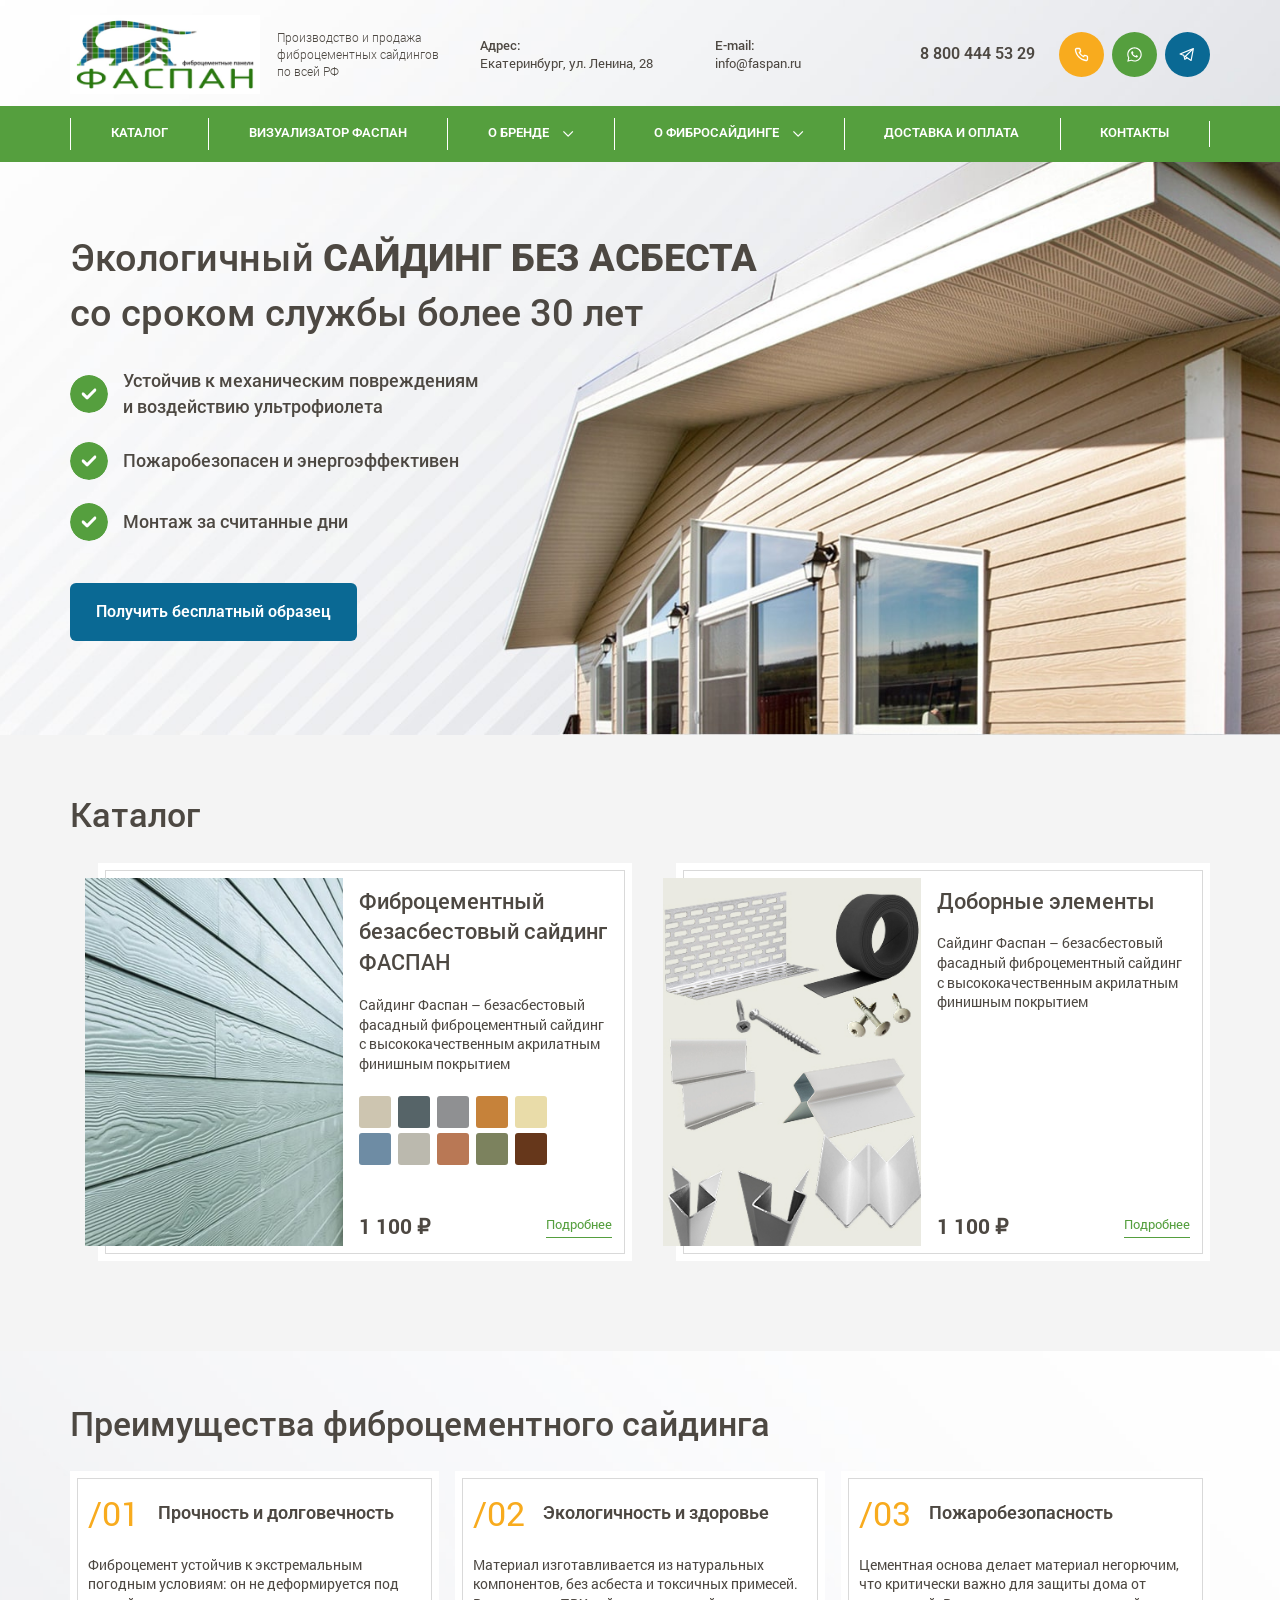
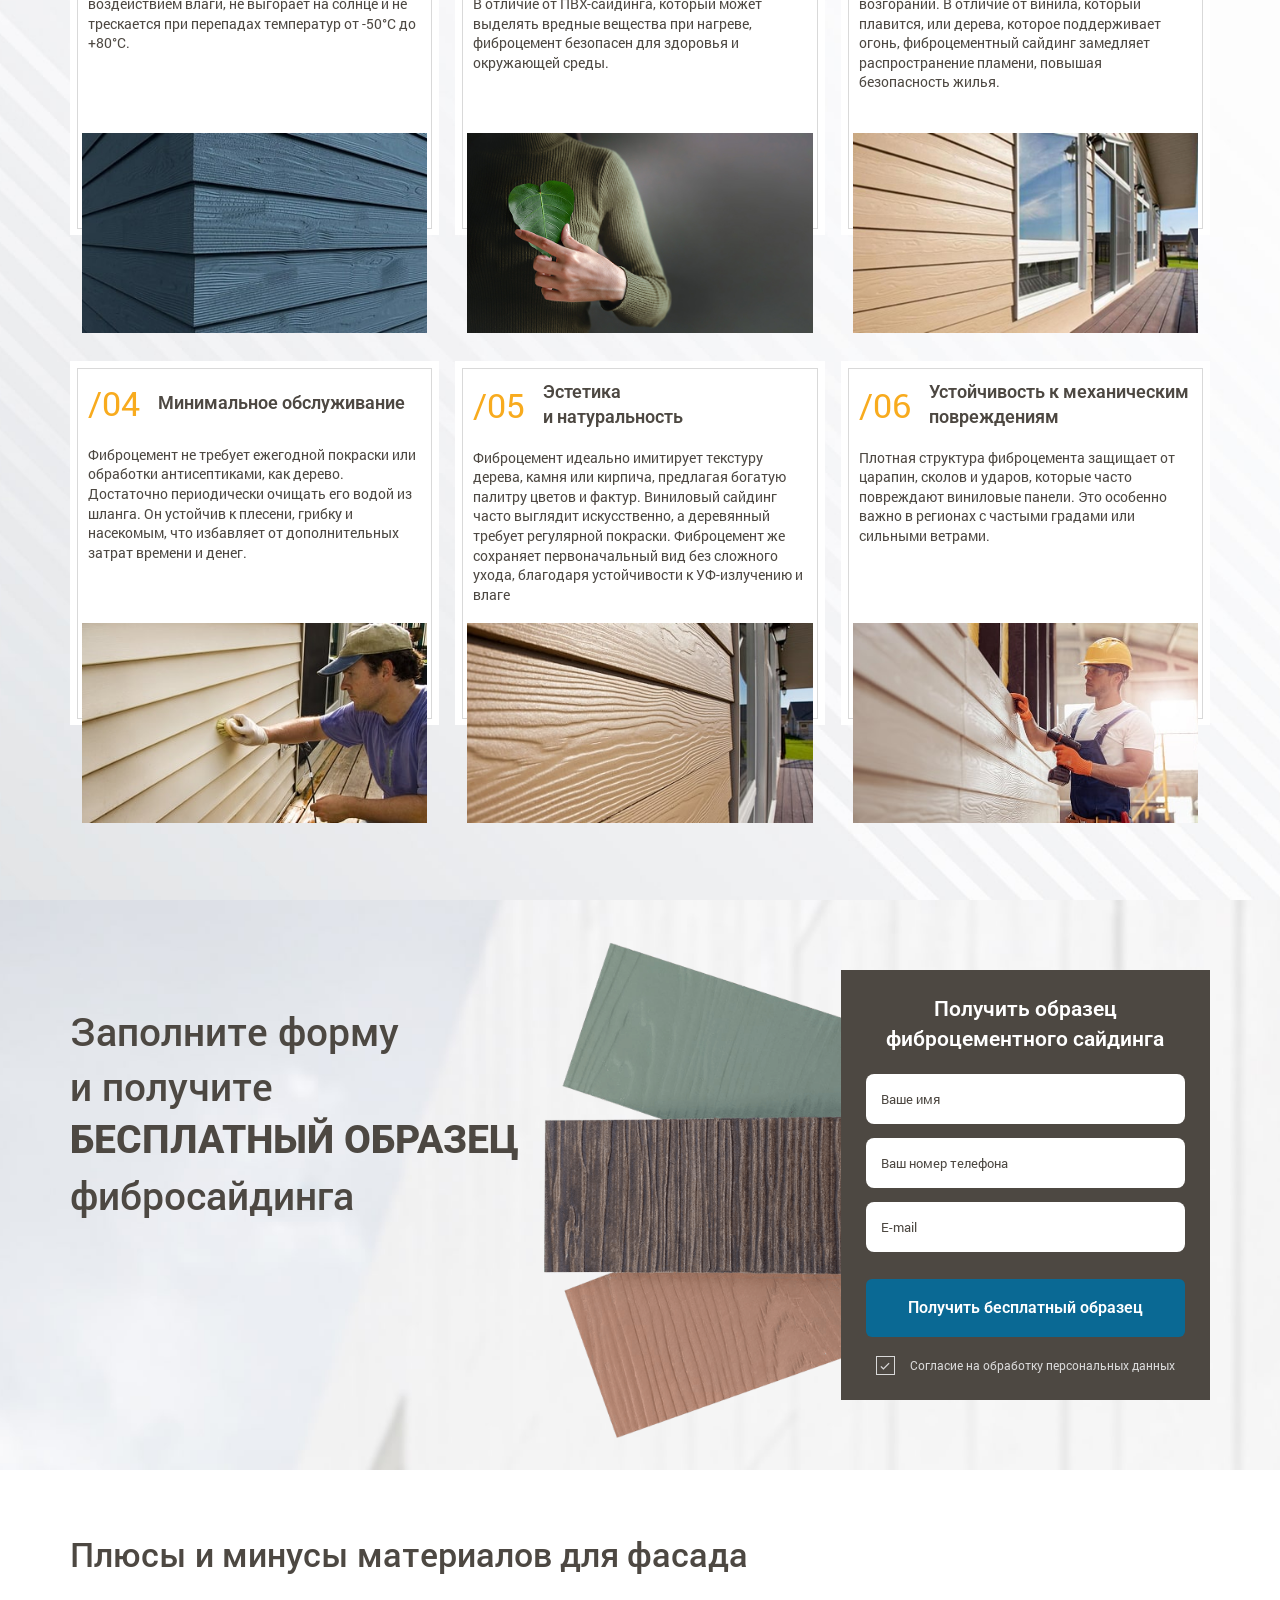
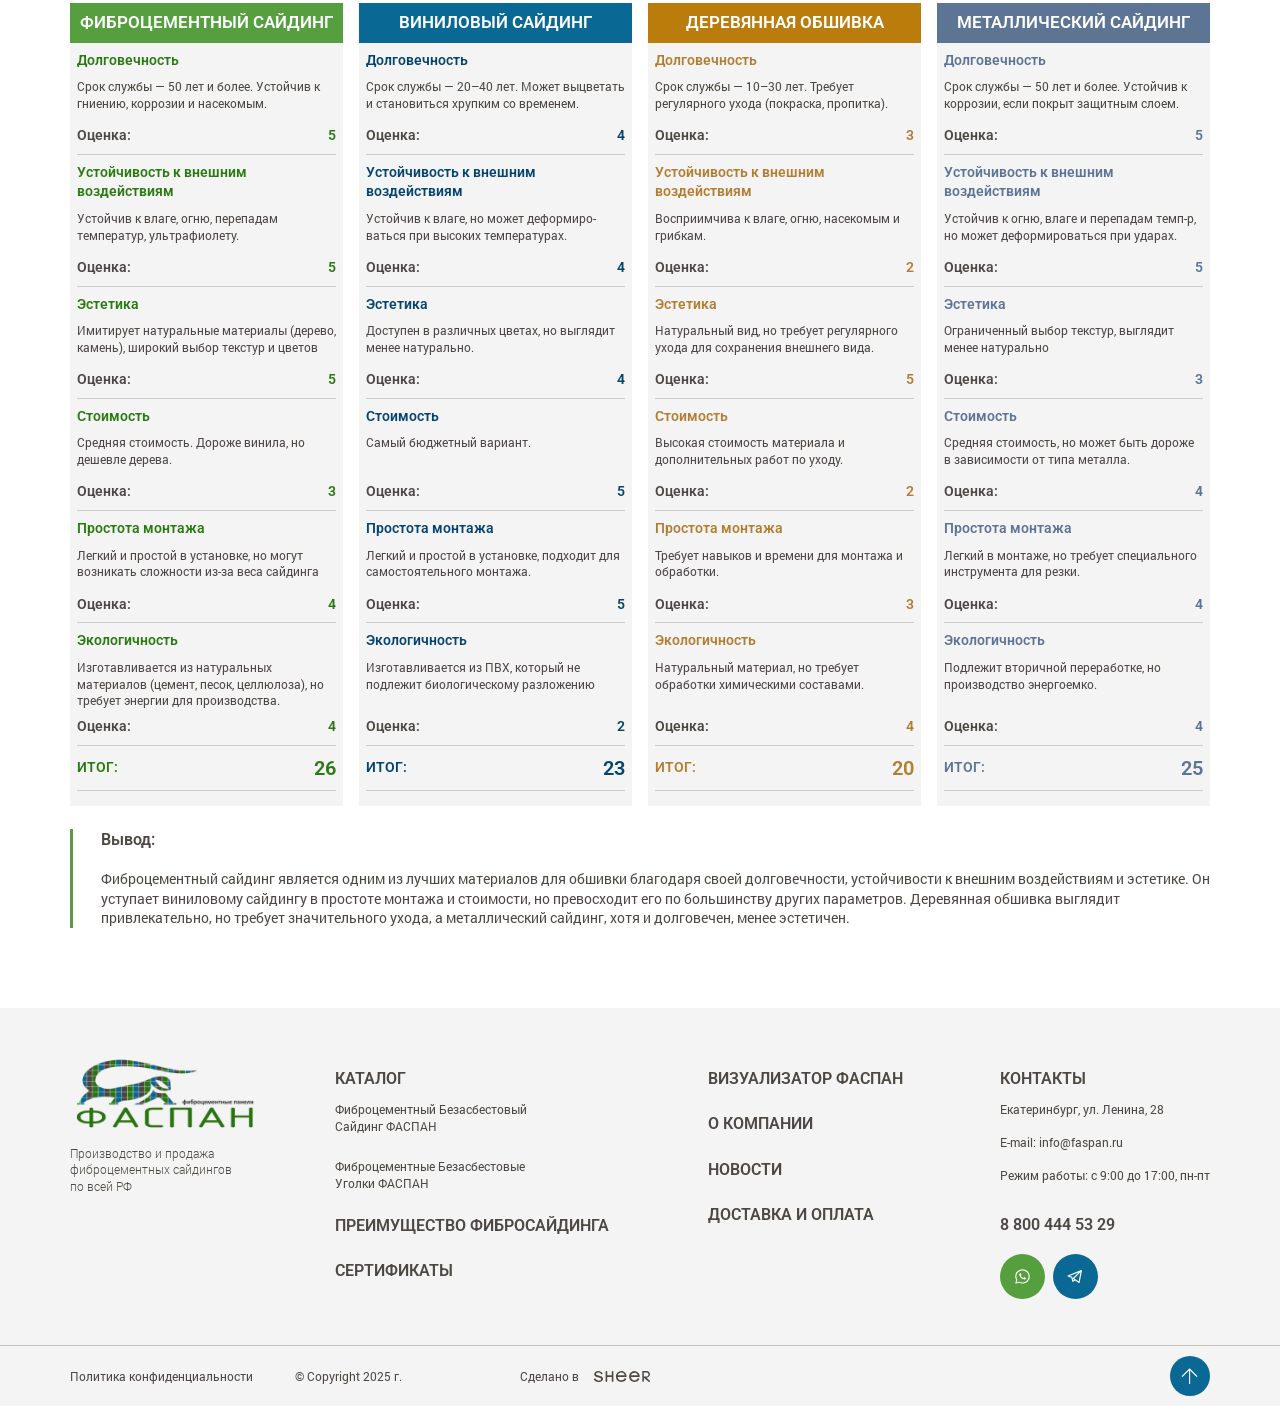
==== commit c644a632: "Add files via upload" ====
--- a/index.html
+++ b/index.html
@@ -17,9 +17,9 @@
 	<link rel="stylesheet" href="libs/fancybox-master/dist/jquery.fancybox.min.css" />
 	<link rel="stylesheet" href="libs/slick-1.5.9/slick/slick.css" />
 	<link rel="stylesheet" href="css/fonts.css" />
-	<link rel="stylesheet" href="css/main.css?ver=1.1" />
-	<link rel="stylesheet" href="css/media.css?ver=1.1" />
-</head>
+	<link rel="stylesheet" href="css/main.css?ver=1.3" />
+	<link rel="stylesheet" href="css/media.css?ver=1.3" />
+</head> 
 <body>
 
 	<div class="wrapper">
@@ -611,7 +611,7 @@
 	<script src="libs/slick-1.5.9/slick/slick.min.js"></script>
 	<script src="libs/mask/jquery.maskedinput.js"></script>
 	<script src="libs/jQueryFormStyler-master/jquery.formstyler.min.js"></script>
-	<script src="js/common.js?ver=1.1"></script>
+	<script src="js/common.js?ver=1.3"></script>
 	<!-- Yandex.Metrika counter --><!-- /Yandex.Metrika counter -->
 	<!-- Google Analytics counter --><!-- /Google Analytics counter -->
 </body>
--- a/css/main.css
+++ b/css/main.css
@@ -15,13 +15,13 @@
 	opacity: 1;
 }
 
-body input:focus:required:invalid,
+body input:focus:required:invalid, 
 body textarea:focus:required:invalid {
 	
 }
 body input:required:valid,
 body textarea:required:valid {
-	
+	 
 }
 body {
 	font-family: "Roboto", sans-serif;
@@ -1052,6 +1052,7 @@
 	border-radius: 50%;
 	flex: none;
 	color: #4D4842;
+	background: #fff;
 	border: 1px solid #d9d9d9;
 	position: absolute;
 	top: 0;
@@ -1066,4 +1067,717 @@
 }
 .next.page-numbers {
 	right: 0px;
+}
+.image-card {
+	display: block;
+}
+.image-card img {
+	width: 100%;
+	height: auto;
+	display: block;
+	border: 1px solid #f4f4f4;
+}
+.card-left {
+	margin-right: 100px;
+}
+.page-card {
+	padding-bottom: 110px;
+}
+.page-card .breadcrumbs {
+	padding-bottom: 36px;
+}
+.title-card {
+	font-size: 32px;
+	margin-bottom: 20px;
+	line-height: 140%;
+	font-weight: 500;
+}
+.card-content {
+	max-width: 545px;
+}
+.card-right .colors-wrap {
+	margin-top: 58px;
+	padding-bottom: 36px;
+	margin-bottom: 32px;
+	border-bottom: 1px solid #f4f4f4;
+}
+.card-right .prices-wrap {
+	margin-bottom: 19px;
+}
+.btn-main.btn-main_page {
+	background: #559f3e;
+}
+.card-buttons {
+	gap: 13px;
+	display: flex;
+	align-items: center;
+}
+.card-buttons .btn-main {
+	min-width: 191px;
+}
+.tabs {
+	margin: 20px 0;
+	gap: 6px;
+	display: flex;
+	align-items: center;
+}
+.tabs li {
+	flex-grow: 1;
+}
+.tabs a {
+	height: 48px;
+	padding: 0 5px;
+	font-weight: 600;
+	border-bottom: 1px solid #559f3e;
+	color: #559f3e;
+	display: flex;
+	align-items: center;
+	justify-content: center;
+	text-align: center;
+}
+.tabs .active a {
+	color: #0a6994;
+	border-color: #0a6994;
+}
+.tab-container strong {
+	font-weight: 500;
+}
+.tab-pane {
+	display: none;
+}
+.tab-pane:first-child {
+	display: block;
+}
+.card-right {
+	margin-left: -30px;
+}
+
+.page-contacts {
+	background-image: url(../img/bg_contacts.jpg);
+	background-repeat: no-repeat;
+	background-position: center top;
+	background-size: cover;
+}
+#map {
+	height: 568px;
+	margin-top: 55px;
+	width: 100%;
+	background: #fff;
+}
+.item-contact {
+	padding: 30px 33px;
+	padding-left: 100px;
+	min-height: 188px;
+	font-size: 20px;
+	line-height: 140%;	
+	height: 100%;
+	background: #fff;
+	position: relative;
+	z-index: 1;
+}
+.item-contact__title {
+	font-size: 22px;
+	margin-bottom: 27px;
+	font-weight: 600;
+	line-height: 140%;
+}
+.item-contact p a {
+	color: #4d4842;
+}
+.item-contact::before {
+	position: absolute;
+	display: block;
+	content: " ";
+	border: 1px solid #d9d9d9;
+	top: 9px;
+	right: 9px;
+	bottom: 9px;
+	left: 9px;
+	z-index: -1;
+}
+.item-contact__icon {
+	top: 30px;
+	left: 33px;
+	width: 37px;
+	height: 37px;
+	display: flex;
+	align-items: center;
+	justify-content: center;
+	position: absolute;
+}
+.item-contact__icon img {
+	max-width: 100%;
+	max-height: 100%;
+}
+.item-form textarea {
+	height: 108px;
+	padding-top: 16px;
+	resize: none;
+}
+.page-advantages {
+	padding-bottom: 110px;
+	background-image: url(../img/bg_advantages.jpg);
+	background-repeat: no-repeat;
+	background-position: center;
+	background-size: cover;
+}
+.page-advantages .row {
+	counter-reset: listavd;
+}
+
+.page-visualizer {
+	padding-top: 21px;
+	padding-bottom: 60px;
+}
+.page-visualizer .title-section {
+	margin-bottom: 32px;
+}
+.sidebar-visualizer {
+	margin-right: 42px;
+	padding: 16px;
+	background: #f4f4f4;
+}
+.image-visualizer {
+	margin-top: 27px;
+	display: inline-block;
+	position: relative;
+}
+.image-visualizer > img {
+	max-width: 100%;
+	height: auto;
+}
+.layout-visualizer {
+	left: 87px;
+	top: 35.5px;
+	position: absolute;
+}
+.item-sidebar:not(:last-child) {
+	margin-bottom: 38px;
+}
+.item-sidebar__head {
+	padding-bottom: 10px;
+	gap: 20px;
+	border-bottom: 1px solid #d9d9d9;
+	font-weight: 500;
+	cursor: pointer;
+	display: flex;
+	align-items: center;
+	justify-content: space-between;
+}
+.item-sidebar__head i {
+	font-size: 80%;
+	transition: all 0.3s;
+}
+.item-sidebar.active .item-sidebar__head i {
+	transform: rotate(180deg);
+}
+.item-sidebar__content {
+	padding-top: 27px;
+	display: none;
+}
+.wrap-selects {
+	gap: 19px 10px;
+	display: flex;
+	align-items: flex-start;
+	flex-wrap: wrap;
+}
+.item-select {
+	cursor: pointer;
+}
+.item-select__color {
+	height: 58px;
+	margin-bottom: 8px;
+	border-radius: 3px;
+	width: 100%;
+	border: 2px solid transparent;
+}
+.item-select__title {
+	font-size: 14px;
+	line-height: 140%;
+}
+.row.row_selects > div {
+	padding: 0 8px;
+	margin-bottom: 10px;
+}
+.row.row_selects {
+	margin: 0 -8px;
+	margin-bottom: -10px;
+}
+.item-select.active .item-select__color {
+	border-color: #064470;
+}
+.tabs-page {
+	gap: 16px;
+	display: flex;
+	align-items: center;
+}
+.tabs-page a {
+	height: 54px;
+	padding: 0 24px;	
+	border-radius: 6px;
+	font-weight: 500;
+	text-align: center;
+	border: 1.5px solid transparent;
+	color: #fff;
+	display: flex;
+	align-items: center;
+	justify-content: center;
+	background: #0a6994;
+}
+.tabs-page .active a {
+	border-color: #0A6994;
+	color: #0A6994;
+	background: transparent;
+}
+.tab-pane-page {
+	display: none;
+}
+.tab-pane-page:first-child {
+	display: block;
+}
+.page-about {
+	padding-top: 60px;
+	padding-bottom: 90px;
+	font-size: 20px;
+	line-height: 160%;
+}
+.page-about .title-section {
+	margin-bottom: 30px;
+}
+.page-about strong {
+	font-weight: 600;
+}
+.text-page p {
+	margin-bottom: 20px;
+}
+.text-page p:last-child {
+	margin-bottom: 0;
+}
+.about-logo {
+	display: inline-block;
+	position: relative;
+}
+.about-logo img {
+	max-width: 100%;
+	height: auto;
+	display: block;
+}
+.about-logo__value {
+	width: 197px;
+	height: 117px;
+	font-size: 54px;
+	line-height: 160%;
+	text-transform: uppercase;
+	color: #fff;
+	top: 13px;
+	right: 5px;
+	font-weight: 900;
+	display: flex;
+	align-items: center;
+	justify-content: center;
+	text-align: center;
+	position: absolute;
+	background-image: url(../img/bg_value.svg);
+	background-repeat: no-repeat;
+	background-position: center;
+	background-size: contain;
+}
+.head-block {
+	font-size: 30px;
+	padding: 36px 47px;
+	margin-bottom: 64px;
+	color: #fff;
+	line-height: 160%;
+	text-transform: uppercase;
+	font-weight: 600;
+	background: #0a6994;
+	text-wrap: pretty;
+}
+.image-page img {
+	max-width: 100%;
+	height: auto;
+	display: block;
+}
+.about-top {
+	margin-bottom: 48px;
+}
+.title-middle {
+	font-size: 24px;
+	line-height: 160%;
+	text-transform: uppercase;
+	font-weight: 500;
+}
+.about-main .title-middle {
+	margin-bottom: 26px;
+}
+.about-main__item {
+	max-width: 418px;
+}
+.about-main {
+	margin-bottom: 42px;
+}
+.title-main {
+	font-size: 36px;
+	line-height: 160%;
+	text-transform: uppercase;
+	font-weight: 500;
+}
+.item-about {
+	margin-top: 59px;
+	gap: 24px;
+	display: flex;
+	align-items: center;
+}
+.item-about p {
+	margin: 0;
+}
+.icon-page {
+	width: 80px;
+	height: 80px;
+	flex: none;
+	background: #559f3e;
+	border-radius: 50%;
+	display: flex;
+	align-items: center;
+	justify-content: center;
+}
+.icon-page img {
+	max-width: 100%;
+	max-height: 100%;
+}
+.about-bottom,
+.about-info {
+	margin-bottom: 70px;
+}
+.about-info .text-page {
+	margin-left: 50px;
+}
+.fancybox-infobar {
+	display: none !important;
+}
+.slider-gallery .slick-track {
+	display: flex !important;
+}
+.slider-gallery .slick-slide {
+	padding: 0 12px;
+	height: inherit !important;
+}
+.slider-gallery .slick-list {
+	margin: 0 -12px;
+}
+.slider-gallery:not(.slick-initialized) > *:not(:first-child) {
+	display: none;
+}
+.slider-gallery__item {
+	height: 290px;
+	width: 100%;
+	display: block;
+}
+.slider-gallery__item img {
+	width: 100%;
+    height: 100%;
+    object-fit: cover;
+    font-family: 'object-fit: cover;';
+}
+.slick-arrow {
+	width: 48px;
+	height: 48px;
+	font-size: 14px;
+	border-radius: 50%;
+	color: #4D4842;
+	border: 1px solid #d9d9d9;
+	top: 50%;
+	position: absolute;
+	transition: all 0.3s;
+	cursor: pointer;
+	-webkit-transform: translate(0, -50%);
+    -ms-transform: translate(0, -50%);
+    transform: translate(0, -50%);
+	z-index: 2;
+	background: #fff;
+	display: flex;
+	align-items: center;
+	justify-content: center;
+}
+.slick-prev {
+	left: -24px;
+}
+.slick-next {
+	right: -24px;
+}
+.consultation + .footer {
+	margin-top: 110px;
+}
+.slick-dots {
+	gap: 10px;
+	bottom: 0;
+	left: 0;
+	width: 100%;
+	display: flex;
+	align-items: center;
+	justify-content: center;
+	position: absolute;
+}
+.slick-dots li {
+	width: 10px;
+	height: 10px;
+	margin: 0;
+	transition: all 0.3s;
+}
+.slick-dots li button {
+	width: 10px;
+	height: 10px;
+	background: #add0e0;
+	border-radius: 50%;
+	padding: 0;
+	border: none;
+	transition: all 0.3s;
+	opacity: 1;
+	display: block;
+	font-size: 0;
+	color: transparent;
+}
+.slick-dots li.slick-active button {
+	background: #0A6994;
+}
+.slick-dots li button::before {
+	display: none;
+}
+.page-delivery {
+	padding-bottom: 110px;
+}
+.article-content {
+	font-size: 18px;
+	line-height: 140%;
+}
+.article-content strong {
+	font-weight: 500;
+}
+.article-content h2 {
+	font-size: 36px;
+	margin-bottom: 25px;
+	line-height: 160%;
+	text-transform: uppercase;
+	font-weight: 500;
+}
+.article-content ul,
+.article-content p {
+	margin-bottom: 15px;
+}
+.article-content ul li {
+	padding-left: 20px;
+	position: relative;
+}
+.article-content ul li::before {
+	position: absolute;
+	display: block;
+	content: "•";
+	top: 0;
+	left: 3px;
+}
+.row.row_article {
+	margin-bottom: 78px;
+}
+.page-delivery .article-content > .row:last-child {
+	margin-bottom: 0;
+}
+.article-content img {
+	max-width: 100%;
+}
+.page-portfolio {
+	padding-bottom: 105px;
+	background-image: url(../img/bg_portfolio.jpg);
+	background-repeat: no-repeat;
+	background-position: center top;
+	background-size: cover;
+}
+.item-portfolio {
+	padding: 18px;
+	padding-bottom: 25px;
+	padding-top: 0;
+	color: #4d4842;
+	display: flex;
+	flex-direction: column;
+	align-items: flex-start;
+	position: relative;
+	z-index: 1;
+}
+.item-portfolio__image {
+	height: 240px;
+	margin-bottom: 23px;
+	width: 100%;
+	display: block;
+}
+.item-portfolio__image img {
+	width: 100%;
+    height: 100%;
+    object-fit: cover;
+    font-family: 'object-fit: cover;';
+}
+.item-portfolio__title {
+	font-size: 18px;
+	line-height: 140%;
+	color: #4d4842;
+	display: block;
+}
+.item-portfolio__bottom {
+	padding-top: 20px;
+	width: 100%;
+	text-align: right;
+	margin-top: auto;
+}
+.item-portfolio::before {
+	position: absolute;
+	display: block;
+	content: " ";
+	top: 104px;
+	left: 0;
+	right: 0;
+	bottom: 0;
+	background: #fff;
+	z-index: -1;
+	transition: all 0.3s;
+}
+.item-portfolio::after {
+	position: absolute;
+	display: block;
+	content: " ";
+	top: 113px;
+	left: 8px;
+	right: 8px;
+	bottom: 8px;
+	border: 1px solid #d9d9d9;
+	z-index: -1;
+}
+.single-portfolio {
+	padding-bottom: 110px;
+}
+.slider-card__item {
+	height: 450px;
+	border: 1px solid #f4f4f4;
+	width: 100%;
+	display: block;
+}
+.slider-card__item img {
+	width: 100%;
+    height: 100%;
+    object-fit: cover;
+    font-family: 'object-fit: cover;';
+}
+.slider-card:not(.slick-initialized) > *:not(:first-child) {
+	display: none;
+}
+.single-portfolio__main {
+	margin-right: -50px;
+	position: relative;
+	z-index: 2;
+}
+.single-portfolio__content {
+	margin-left: 80px;
+	display: flex;
+	flex-direction: column;
+	align-items: flex-start;
+	min-height: 100%;
+}
+.single-portfolio .title-main {
+	margin-bottom: 15px;
+	text-transform: none;
+}
+.features__item {
+	margin-bottom: 20px;
+}
+.features__item strong {
+	min-width: 125px;
+	font-weight: 500;
+	display: inline-block;
+	vertical-align: middle;
+}
+.features__item:last-child {
+	margin-bottom: 0;
+}
+.single-portfolio__content .btn-main {
+	margin-top: auto;
+}
+.page-sertificats {
+	padding-bottom: 110px;
+	background-image: url(../img/bg_sertificats.jpg);
+	background-repeat: no-repeat;
+	background-position: center top;
+	background-size: cover;
+}
+.item-sertificat {
+	gap: 5px;
+	padding: 10px;
+	display: flex;
+	align-items: flex-start;
+	background: #fff;
+	position: relative;
+	color: #4d4842;
+	z-index: 1;
+}
+.item-sertificat::before {
+	position: absolute;
+	display: block;
+	content: " ";
+	top: 10px;
+	left: 10px;
+	right: 10px;
+	bottom: 10px;
+	border: 1px solid #d9d9d9;
+	z-index: -1;
+	pointer-events: none;
+}
+.item-sertificat__image {
+	width: 149px;
+	height: 214px;
+	display: block;
+	flex: none;
+}
+.item-sertificat__image img {
+	width: 100%;
+    height: 100%;
+    object-fit: cover;
+    font-family: 'object-fit: cover;';
+}
+.item-sertificat__content {
+	flex: 1;
+}
+.item-sertificat__title {
+	line-height: 160%;
+	display: block;
+	color: #4d4842;
+}
+.item-sertificat__title strong {
+	font-weight: 500;
+}
+.item-sertificat__content {
+	padding: 20px;
+}
+.page-error {
+	padding-top: 221px;
+	padding-bottom: 186px;
+	background-image: url(../img/bg_error.jpg);
+	background-repeat: no-repeat;
+	background-position: center top;
+	background-size: cover;
+}
+.page-error .title-middle {
+	max-width: 550px;
+	text-transform: none;
+	line-height: 140%;
+}
+.page-thanks .btn-main,
+.page-error .btn-main {
+	margin-top: 56px;
+}
+.page-thanks {
+	padding-top: 186px;
+	padding-bottom: 287px;
+	background-image: url(../img/bg_thanks.jpg);
+	background-repeat: no-repeat;
+	background-position: center top;
+	background-size: cover;
+}
+.page-thanks .title-middle {
+	text-transform: none;
 }
--- a/css/media.css
+++ b/css/media.css
@@ -18,11 +18,11 @@
     .header__info + .header__info {
         margin-left: 22px;
     }
-    .phone-main {
+    .phone-main {  
         font-size: 16px;
     }
     .socials-list img {
-        width: 45px;
+        width: 45px; 
     }
     .header {
         font-size: 13px;
@@ -299,6 +299,229 @@
         padding: 18px 0;
         font-size: 12px;
     }
+    .card-left {
+        margin-right: 70px;
+    }
+    .card-right {
+        margin-left: -15px;
+    }
+    .title-card {
+        font-size: 28px;
+        margin-bottom: 16px;
+    }
+    .card-right .colors-wrap {
+        margin-top: 35px;
+        padding-bottom: 22px;
+        margin-bottom: 22px;
+    }
+    .card-content {
+        max-width: 480px;
+    }
+    .card-buttons .btn-main {
+        min-width: 170px;
+    }
+    .tabs a {
+        height: 45px;
+    }
+    .page-card {
+        padding-bottom: 85px;
+    }
+    .page-card .breadcrumbs {
+        padding-bottom: 25px;
+    }
+    .item-contact {
+        padding: 27px 30px;
+        padding-left: 76px;
+        min-height: 170px;
+        font-size: 18px;
+    }
+    .item-contact__title {
+        font-size: 20px;
+        margin-bottom: 22px;
+    }
+    .item-contact::before {
+        top: 7px;
+        left: 7px;
+        right: 7px;
+        bottom: 7px;
+    }
+    .item-contact__icon {
+        top: 25px;
+        left: 27px;
+        width: 33px;
+        height: 33px;
+    }
+    .item-form textarea {
+        height: 95px;
+        padding-top: 14px;
+    }
+    #map {
+        height: 540px;
+    }
+    .layout-visualizer svg {
+        width: 628px;
+        height: auto;
+    }
+    .layout-visualizer {
+        top: 28px;
+        left: 70px;
+    }
+    .sidebar-visualizer {
+        margin-right: 20px;
+        padding: 13px;
+    }
+    .item-select__title {
+        font-size: 12px;
+    }
+    .row.row_selects > div {
+        padding: 0 5px;
+        margin-bottom: 6px;
+    }
+    .row.row_selects {
+        margin: 0 -5px;
+        margin-bottom: -6px;
+    }
+    .item-select__color {
+        height: 52px;
+        margin-bottom: 6px;
+    }
+    .item-sidebar:not(:last-child) {
+        margin-bottom: 25px;
+    }
+    .page-about {
+        padding-top: 42px;
+        padding-bottom: 75px;
+        font-size: 18px;
+    }
+    .slider-gallery .slick-slide {
+        padding: 0 8px;
+    }
+    .slider-gallery .slick-list {
+        margin: 0 -8px;
+    }
+    .slider-gallery__item {
+        height: 240px;
+    }
+    .head-block {
+        font-size: 25px;
+        padding: 30px 28px;
+        margin-bottom: 40px;
+    }
+    .about-info .text-page {
+        margin-left: 35px;
+    }
+    .item-about {
+        margin-top: 45px;
+        gap: 18px;
+    }
+    .icon-page {
+        width: 68px;
+        height: 68px;
+        padding: 12px;
+    }
+    .title-middle {
+        font-size: 21px;
+    }
+    .about-main .title-middle {
+        margin-bottom: 20px;
+    }
+    .about-logo{ 
+        margin-right: 36px;
+    }
+    .about-logo__value {
+        width: 173px;
+        height: 101px;
+        font-size: 43px;
+    }
+    .article-content {
+        font-size: 16px;
+    }
+    .article-content h2 {
+        font-size: 30px;
+        margin-bottom: 20px;
+    }
+    .row.row_article {
+        margin-bottom: 45px;
+    }
+    .page-delivery {
+        padding-bottom: 75px;
+    }
+    .item-portfolio {
+        padding: 14px;
+        padding-bottom: 20px;
+        padding-top: 0;
+    }
+    .item-portfolio::before {
+        top: 80px;
+    }
+    .item-portfolio::after {
+        top: 86px;
+        left: 6px;
+        right: 6px;
+        bottom: 6px;
+    }
+    .item-portfolio__title {
+        font-size: 16px;
+    }
+    .item-portfolio__image {
+        height: 200px;
+        margin-bottom: 18px;
+    }
+    .page-portfolio {
+        padding-bottom: 80px;
+    }
+    .title-main {
+        font-size: 29px;
+    }
+    .slider-card__item {
+        height: 395px;
+    }
+    .features__item {
+        margin-bottom: 17px;
+    }
+    .features__item strong {
+        min-width: 112px;
+    }
+    .single-portfolio {
+        padding-bottom: 90px;
+    }
+    .item-sertificat {
+        padding: 7px;
+    }
+    .item-sertificat::before {
+        top: 7px;
+        bottom: 7px;
+        left: 7px;
+        right: 7px;
+    }
+    .item-sertificat__image {
+        width: 135px;
+        height: 195px;
+    }
+    .item-sertificat__content {
+        padding: 15px;
+    }
+    .page-sertificats {
+        padding-bottom: 85px;
+    }
+    .page-error {
+        padding-top: 150px;
+        padding-bottom: 110px;
+    }
+    .page-error .title-middle {
+        max-width: 473px;
+    }
+    .page-thanks .btn-main,
+    .page-error .btn-main {
+        margin-top: 40px;
+    }
+    .page-thanks {
+        padding-top: 140px;
+        padding-bottom: 220px;
+    }
+    .page-thanks .title-middle {
+        font-size: 20px;
+    }
 }
 /* Large Devices, Wide Screens */
 @media only screen and (max-width : 1200px) {
@@ -510,6 +733,120 @@
     }
     .wrapper_page {
         padding-top: 133px;
+    }
+    .card-left {
+        margin-right: 0;
+    }
+    .card-right {
+        margin-left: 10px;
+    }
+    .title-card {
+        font-size: 24px;
+    }
+    .card-buttons .btn-main {
+        min-width: 147px;
+    }
+    .card-right .colors-wrap {
+        margin-top: 30px;
+    }
+    .contacts-content {
+        padding-right: 25px;
+    }
+    .item-contact__title {
+        font-size: 18px;
+        margin-bottom: 18px;
+    }
+    .item-contact {
+        padding: 25px 27px;
+        padding-left: 68px;
+        min-height: 160px;
+        font-size: 16px;
+    }
+    .item-contact__icon {
+        top: 22px;
+        left: 22px;
+    }
+    .layout-visualizer svg {
+        width: 491px;
+    }
+    .layout-visualizer {
+        top: 22px;
+        left: 55px;
+    }
+    .sidebar-visualizer {
+        margin-right: 20px;
+        padding: 7px;
+    }
+    .item-select__title {
+        font-size: 10px;
+    }
+    .tabs-page a {
+        height: 46px;
+    }
+    .sidebar-visualizer {
+        margin-right: 0;
+    }
+    .page-about {
+        padding-top: 35px;
+        padding-bottom: 65px;
+        font-size: 15px;
+    }
+    .slider-gallery .slick-slide {
+        padding: 0 4px;
+    }
+    .slider-gallery .slick-list {
+        margin: 0 -4px;
+    }
+    .slider-gallery__item {
+        height: 180px;
+    }
+    .slick-arrow {
+        width: 38px;
+        height: 38px;
+        font-size: 13px;
+    }
+    .head-block {
+        font-size: 20px;
+        padding: 20px 18px;
+        margin-bottom: 22px;
+    }
+    .title-middle {
+        font-size: 17px;
+    }
+    .about-logo__value {
+        width: 149px;
+        height: 78px;
+        font-size: 32px;
+    }
+    .article-content h2 {
+        font-size: 27px;
+        margin-bottom: 15px;
+    }
+    .item-portfolio__title {
+        font-size: 14px;
+    }
+    .item-portfolio__image {
+        height: 150px;
+    }
+    .title-main {
+        font-size: 25px;
+    }
+    .features__item {
+        margin-bottom: 14px;
+    }
+    .slider-card__item {
+        height: 370px;
+    }
+    .page-error .title-middle {
+        max-width: 380px;
+    }
+    .page-thanks {
+        padding-top: 90px;
+        padding-bottom: 155px;
+    }
+    .page-thanks .title-middle {
+        font-size: 17px;
+        max-width: 270px;
     }
 }
 
@@ -856,16 +1193,255 @@
     .footer__contacts {
         margin-bottom: 20px;
     }
+    .breadcrumbs {
+        display: block;
+    }
+    .breadcrumbs li {
+        display: inline;
+    }
+    .breadcrumbs li::after {
+        margin: 0 6px;
+    }
+    .card-right {
+        padding-top: 25px;
+        margin-left: 0;
+    }
+    .card-right .colors-wrap {
+        margin-top: 20px;
+        max-width: 217px;
+    }
+    .card-buttons .btn-main {
+        width: 100%;
+        min-width: initial;
+        flex-grow: initial;
+    }
+    .card-buttons {
+        flex-wrap: wrap;
+    }
+    .tabs {
+        margin-top: 25px;
+        margin-bottom: 17px;
+        gap: 6px;
+    }
+    .tabs a {
+        font-size: 13px;
+        padding: 0 2px;
+        height: 45px;
+    }
+    .page-card {
+        padding-bottom: 50px;
+    }
+    .contacts-content {
+        padding-right: 0;
+        padding-bottom: 25px;
+    }
+    #map {
+        height: 400px;
+    }
+    .page-advantages {
+        padding-bottom: 60px;
+    }
+    .image-visualizer {
+        max-width: 665px;
+    }
+    .sidebar-visualizer {
+        margin-right: 0;
+        padding: 14px;
+    }
+    .item-select__title {
+        font-size: 13px;
+    }
+    .sidebar-visualizer {
+        margin-top: 25px;
+    }
+    .tabs-page {
+        gap: 8px;
+    }
+    .about-logo {
+        width: 335px;
+        max-width: 100%;
+        margin-right: 0;
+        margin-bottom: 15px;
+    }
+    .about-logo__value {
+        width: 121px;
+        height: 65px;
+        font-size: 25px;
+    }
+    .page-about {
+        padding-top: 25px;
+        padding-bottom: 55px;
+        font-size: 14px;
+    }
+    .text-page p {
+        margin-bottom: 15px;
+    }
+    .about-top {
+        margin-bottom: 30px;
+    }
+    .about-main .title-middle {
+        margin-bottom: 10px;
+    }
+    .about-main > .row > div {
+        margin-bottom: 25px;
+    }
+    .about-main > .row {
+        margin-bottom: -25px;
+    }
+    .title-main {
+        font-size: 25px;
+        margin-bottom: 15px;
+    }
+    .item-about {
+        margin-top: 20px;
+    }
+    .about-bottom, .about-info {
+        margin-bottom: 35px;
+    }
+    .consultation + .footer {
+        margin-top: 60px;
+    }
+    .about-info .text-page {
+        margin-left: 0;
+        margin-top: 25px;
+    }
+    .slider-gallery {
+        padding-bottom: 30px;
+    }
+    .article-content h2 {
+        font-size: 22px;
+    }
+    .article-content {
+        font-size: 14px;
+    }
+    .article-content img {
+        margin: 15px 0;
+    }
+    .row.row_article {
+        margin-bottom: 28px;
+    }
+    .page-delivery .row > div h2:last-child {
+        margin-bottom: 10px;
+    }
+    .page-delivery {
+        padding-bottom: 40px;
+    }
+    .item-portfolio__image {
+        height: 185px;
+    }
+    .page-portfolio {
+        padding-bottom: 50px;
+        background-position: center;
+    }
+    .single-portfolio__main {
+        margin-right: 0;
+    }
+    .slider-card__item {
+        height: 255px;
+    }
+    .slider-card .slick-dots {
+        bottom: 8px;
+    }
+    .single-portfolio__content {
+        padding-top: 25px;
+        margin: 0;
+    }
+    .single-portfolio .title-main {
+        margin-bottom: 20px;
+    }
+    .single-portfolio__content .btn-main {
+        margin-top: 25px;
+        width: 100%;
+    }
+    .features__item {
+        margin-bottom: 16px;
+    }
+    .single-portfolio {
+        padding-bottom: 60px;
+    }
+    .item-sertificat__image {
+        width: 124px;
+        height: 179px;
+    }
+    .item-sertificat__content {
+        padding: 12px 8px;
+    }
+    .page-sertificats {
+        padding-bottom: 50px;
+    }
+    .page-error {
+        padding-top: 100px;
+    }
+    .page-error .title-middle {
+        max-width: 270px;
+        font-size: 15px;
+    }
+    .page-thanks {
+        padding: 100px 0;
+        background-position: 35% 50%;
+    }
+    .page-thanks .title-middle {
+        font-size: 16px;
+        max-width: 194px;
+    }
+    .page-thanks .title-big {
+        font-size: 25px;
+    }
+    .item-portfolio__title {
+        font-size: 15px;
+    }
+    .item-portfolio {
+        padding: 18px;
+        padding-bottom: 25px;
+        padding-top: 0;
+    }
+    .item-portfolio::after {
+        left: 8px;
+        right: 8px;
+        bottom: 8px;
+    }
 }
 
 /* Small Devices, Tablets */
 @media only screen and (max-width : 768px) {
-
+    .image-visualizer {
+        max-width: 451px;
+    }
+    .layout-visualizer svg {
+        width: 333px;
+    }
+    .layout-visualizer {
+        top: 15px;
+        left: 37px;
+    }
+    .page-visualizer {
+        padding-bottom: 50px;
+    }
+    .item-select__color {
+        height: 60px;
+    }
+    .col_visualizer {
+        order: -1;
+    }
 }
 
 /* Extra Small Devices, Phones */
 @media only screen and (max-width : 480px) {
-
+    .image-visualizer {
+        width: 400px;
+        margin: 0 auto;
+        margin-top: 25px;
+        max-width: initial;
+        transform: translateX(-50px);
+        display: block;
+    }
+    .layout-visualizer svg {
+        width: 295px;
+    }
+    .layout-visualizer {
+        top: 13px;
+        left: 33px;
+    }
 }
 
 /* Custom, iPhone Retina */
@@ -931,6 +1507,8 @@
     .socials-list a:hover img {
         opacity: 0.8;
     }
+    .item-sertificat:hover,
+    .item-portfolio:hover::before,
     .item-catalog:hover,
     .unit-pros:hover,
     .unit-catalog:hover::before,
@@ -950,6 +1528,18 @@
         background: #559f3e;
         color: #fff;
     }
+    .btn-main.btn-main_page:hover {
+        background: #297a10;
+    }
+    .tabs a:hover {
+        color: #0a6994;
+        border-color: #0a6994;
+    }
+    .tabs-page a:hover {
+        border-color: #0A6994;
+        color: #0A6994;
+        background: transparent;
+    }
 }
 
 @media (hover: none) {
@@ -985,4 +1575,16 @@
         background: #559f3e;
         color: #fff;
     }
+    .btn-main.btn-main_page:active {
+        background: #297a10;
+    }
+    .tabs a:active {
+        color: #0a6994;
+        border-color: #0a6994;
+    }
+    .tabs-page a:active {
+        border-color: #0A6994;
+        color: #0A6994;
+        background: transparent;
+    }
 }
